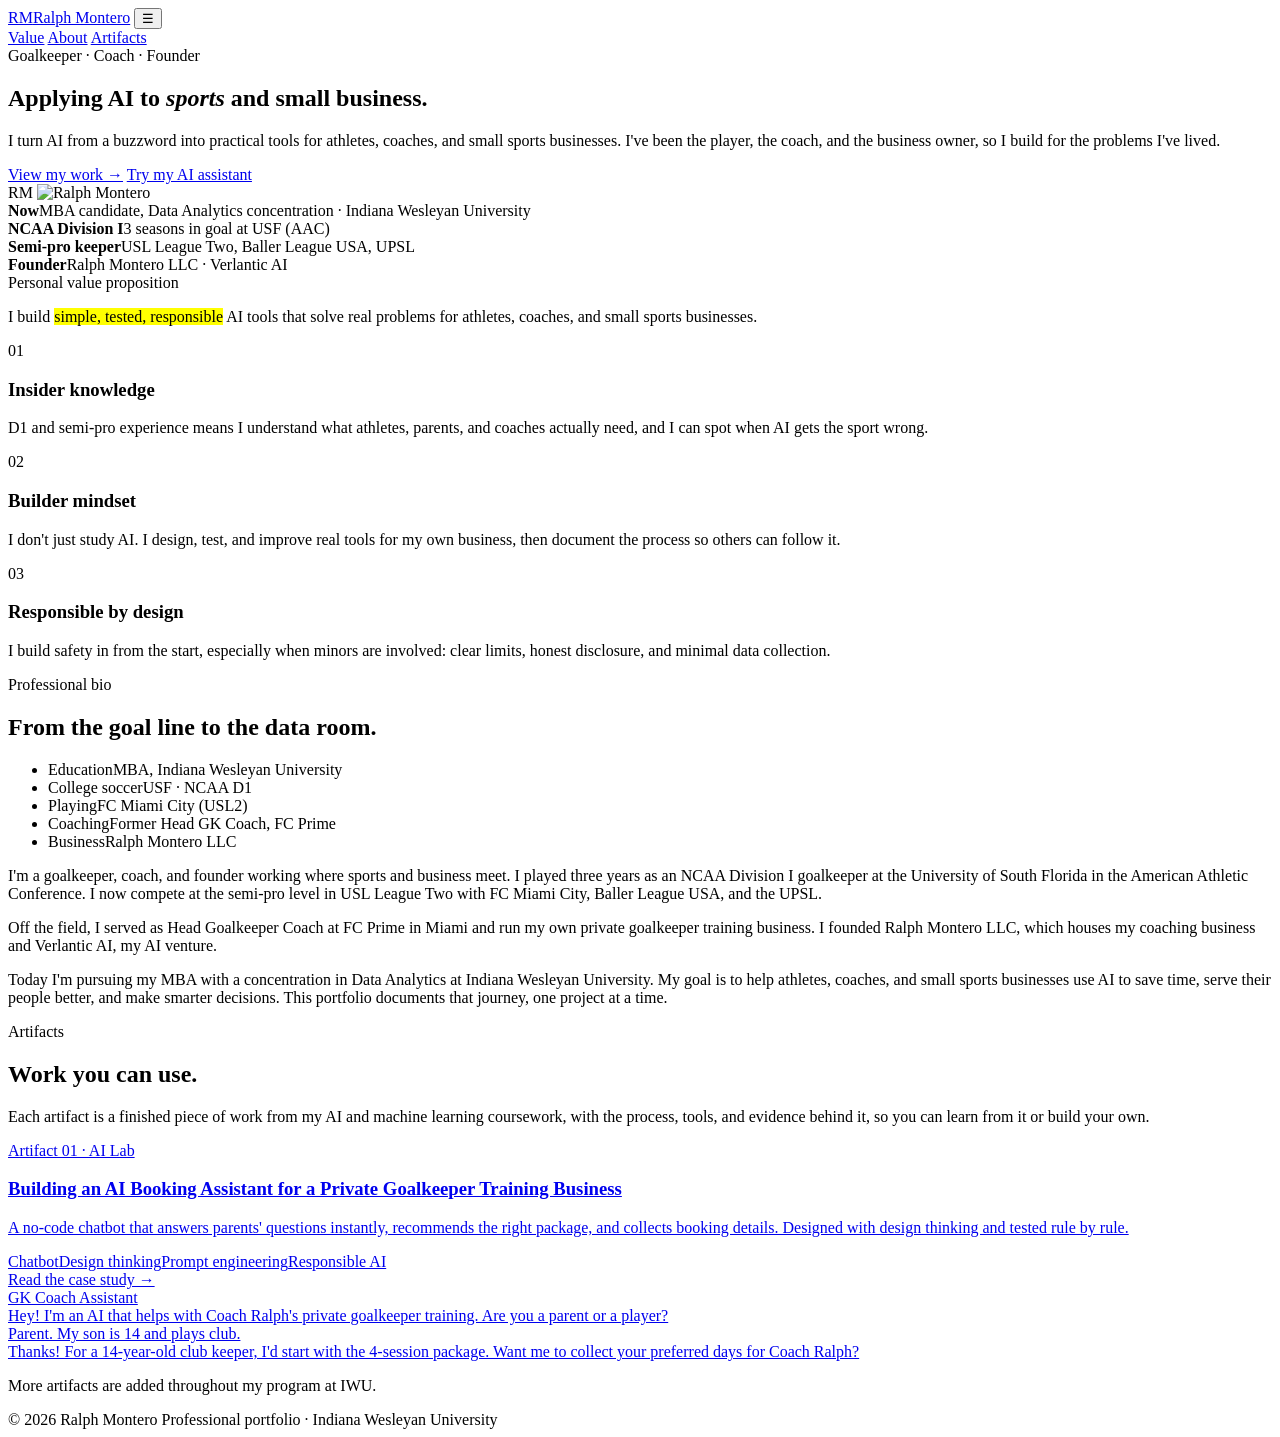
==== index.html @ f3245b8a "Add files via upload" ====
<!doctype html>
<html lang="en">
<head>
  <meta charset="utf-8">
  <meta name="viewport" content="width=device-width, initial-scale=1">
  <title>Ralph Montero | AI for Sports &amp; Business</title>
  <meta name="description" content="Ralph Montero: goalkeeper, coach, and founder applying AI to sports and small business. Professional portfolio from my graduate program at Indiana Wesleyan University.">
  <meta property="og:title" content="Ralph Montero | AI for Sports & Business">
  <meta property="og:description" content="Goalkeeper, coach, and founder applying AI to sports and small business.">
  <link rel="icon" href="assets/img/favicon.svg" type="image/svg+xml">
  <link rel="preconnect" href="https://fonts.googleapis.com">
  <link rel="preconnect" href="https://fonts.gstatic.com" crossorigin>
  <link href="https://fonts.googleapis.com/css2?family=Inter:wght@400;500;600;700&family=Space+Grotesk:wght@500;600;700&display=swap" rel="stylesheet">
  <link rel="stylesheet" href="assets/css/style.css">
</head>
<body>

<header class="site-header">
  <div class="wrap">
    <a class="brand" href="index.html"><span class="brand-mark">RM</span>Ralph Montero</a>
    <button class="nav-toggle" aria-label="Open menu" aria-expanded="false">&#9776;</button>
    <nav class="nav">
      <a href="#value">Value</a>
      <a href="#about">About</a>
      <a href="#artifacts">Artifacts</a>
    </nav>
  </div>
</header>

<main>
  <!-- HERO -->
  <section class="hero">
    <div class="wrap">
      <div class="hero-grid">
        <div>
          <span class="eyebrow">Goalkeeper &middot; Coach &middot; Founder</span>
          <h1>Applying AI to <em>sports</em> and small business.</h1>
          <p class="lead">I turn AI from a buzzword into practical tools for athletes, coaches, and small sports businesses. I've been the player, the coach, and the business owner, so I build for the problems I've lived.</p>
          <div class="btn-row">
            <a class="btn btn-primary" href="#artifacts">View my work &rarr;</a>
            <a class="btn btn-ghost" href="artifacts/gk-coach-assistant.html#live-demo">Try my AI assistant</a>
          </div>
        </div>
        <div class="portrait">
          <span class="initials">RM</span>
          <!-- Add your photo as assets/img/headshot.jpg -->
          <img src="assets/img/headshot.jpg" alt="Ralph Montero">
          <div class="portrait-tag"><strong>Now</strong>MBA candidate, Data Analytics concentration &middot; Indiana Wesleyan University</div>
        </div>
      </div>

      <div class="creds">
        <div><b>NCAA Division I</b><span>3 seasons in goal at USF (AAC)</span></div>
        <div><b>Semi-pro keeper</b><span>USL League Two, Baller League USA, UPSL</span></div>
        <div><b>Founder</b><span>Ralph Montero LLC &middot; Verlantic AI</span></div>
      </div>
    </div>
  </section>

  <!-- VALUE PROPOSITION -->
  <section class="section" id="value">
    <div class="wrap">
      <span class="eyebrow">Personal value proposition</span>
      <p class="value-statement">I build <mark>simple, tested, responsible</mark> AI tools that solve real problems for athletes, coaches, and small sports businesses.</p>
      <div class="cards-3">
        <div class="card">
          <div class="num">01</div>
          <h3>Insider knowledge</h3>
          <p>D1 and semi-pro experience means I understand what athletes, parents, and coaches actually need, and I can spot when AI gets the sport wrong.</p>
        </div>
        <div class="card">
          <div class="num">02</div>
          <h3>Builder mindset</h3>
          <p>I don't just study AI. I design, test, and improve real tools for my own business, then document the process so others can follow it.</p>
        </div>
        <div class="card">
          <div class="num">03</div>
          <h3>Responsible by design</h3>
          <p>I build safety in from the start, especially when minors are involved: clear limits, honest disclosure, and minimal data collection.</p>
        </div>
      </div>
    </div>
  </section>

  <!-- BIO -->
  <section class="section" id="about">
    <div class="wrap bio-grid">
      <div>
        <span class="eyebrow">Professional bio</span>
        <h2>From the goal line to the data room.</h2>
        <ul class="bio-facts">
          <li><span>Education</span><span>MBA, Indiana Wesleyan University</span></li>
          <li><span>College soccer</span><span>USF &middot; NCAA D1</span></li>
          <li><span>Playing</span><span>FC Miami City (USL2)</span></li>
          <li><span>Coaching</span><span>Former Head GK Coach, FC Prime</span></li>
          <li><span>Business</span><span>Ralph Montero LLC</span></li>
        </ul>
      </div>
      <div class="bio-text">
        <p>I'm a goalkeeper, coach, and founder working where sports and business meet. I played three years as an NCAA Division I goalkeeper at the University of South Florida in the American Athletic Conference. I now compete at the semi-pro level in USL League Two with FC Miami City, Baller League USA, and the UPSL.</p>
        <p>Off the field, I served as Head Goalkeeper Coach at FC Prime in Miami and run my own private goalkeeper training business. I founded Ralph Montero LLC, which houses my coaching business and Verlantic AI, my AI venture.</p>
        <p>Today I'm pursuing my MBA with a concentration in Data Analytics at Indiana Wesleyan University. My goal is to help athletes, coaches, and small sports businesses use AI to save time, serve their people better, and make smarter decisions. This portfolio documents that journey, one project at a time.</p>
      </div>
    </div>
  </section>

  <!-- ARTIFACTS -->
  <section class="section" id="artifacts">
    <div class="wrap">
      <div class="section-head">
        <span class="eyebrow">Artifacts</span>
        <h2>Work you can use.</h2>
        <p>Each artifact is a finished piece of work from my AI and machine learning coursework, with the process, tools, and evidence behind it, so you can learn from it or build your own.</p>
      </div>

      <a class="card artifact-card" href="artifacts/gk-coach-assistant.html">
        <div class="body">
          <span class="eyebrow">Artifact 01 &middot; AI Lab</span>
          <h3>Building an AI Booking Assistant for a Private Goalkeeper Training Business</h3>
          <p>A no-code chatbot that answers parents' questions instantly, recommends the right package, and collects booking details. Designed with design thinking and tested rule by rule.</p>
          <div class="tags">
            <span class="tag">Chatbot</span><span class="tag">Design thinking</span><span class="tag">Prompt engineering</span><span class="tag">Responsible AI</span>
          </div>
          <span class="link-arrow">Read the case study &rarr;</span>
        </div>
        <div class="chat-visual" aria-hidden="true">
          <div><div class="bubble-label">GK Coach Assistant</div><div class="bubble bot">Hey! I'm an AI that helps with Coach Ralph's private goalkeeper training. Are you a parent or a player?</div></div>
          <div class="bubble user">Parent. My son is 14 and plays club.</div>
          <div class="bubble bot">Thanks! For a 14-year-old club keeper, I'd start with the 4-session package. Want me to collect your preferred days for Coach Ralph?</div>
        </div>
      </a>
      <p class="more-note">More artifacts are added throughout my program at IWU.</p>
    </div>
  </section>
</main>

<footer class="site-footer">
  <div class="wrap">
    <span>&copy; <span data-year>2026</span> Ralph Montero</span>
    <span>Professional portfolio &middot; Indiana Wesleyan University</span>
  </div>
</footer>

<script src="assets/js/main.js"></script>
</body>
</html>
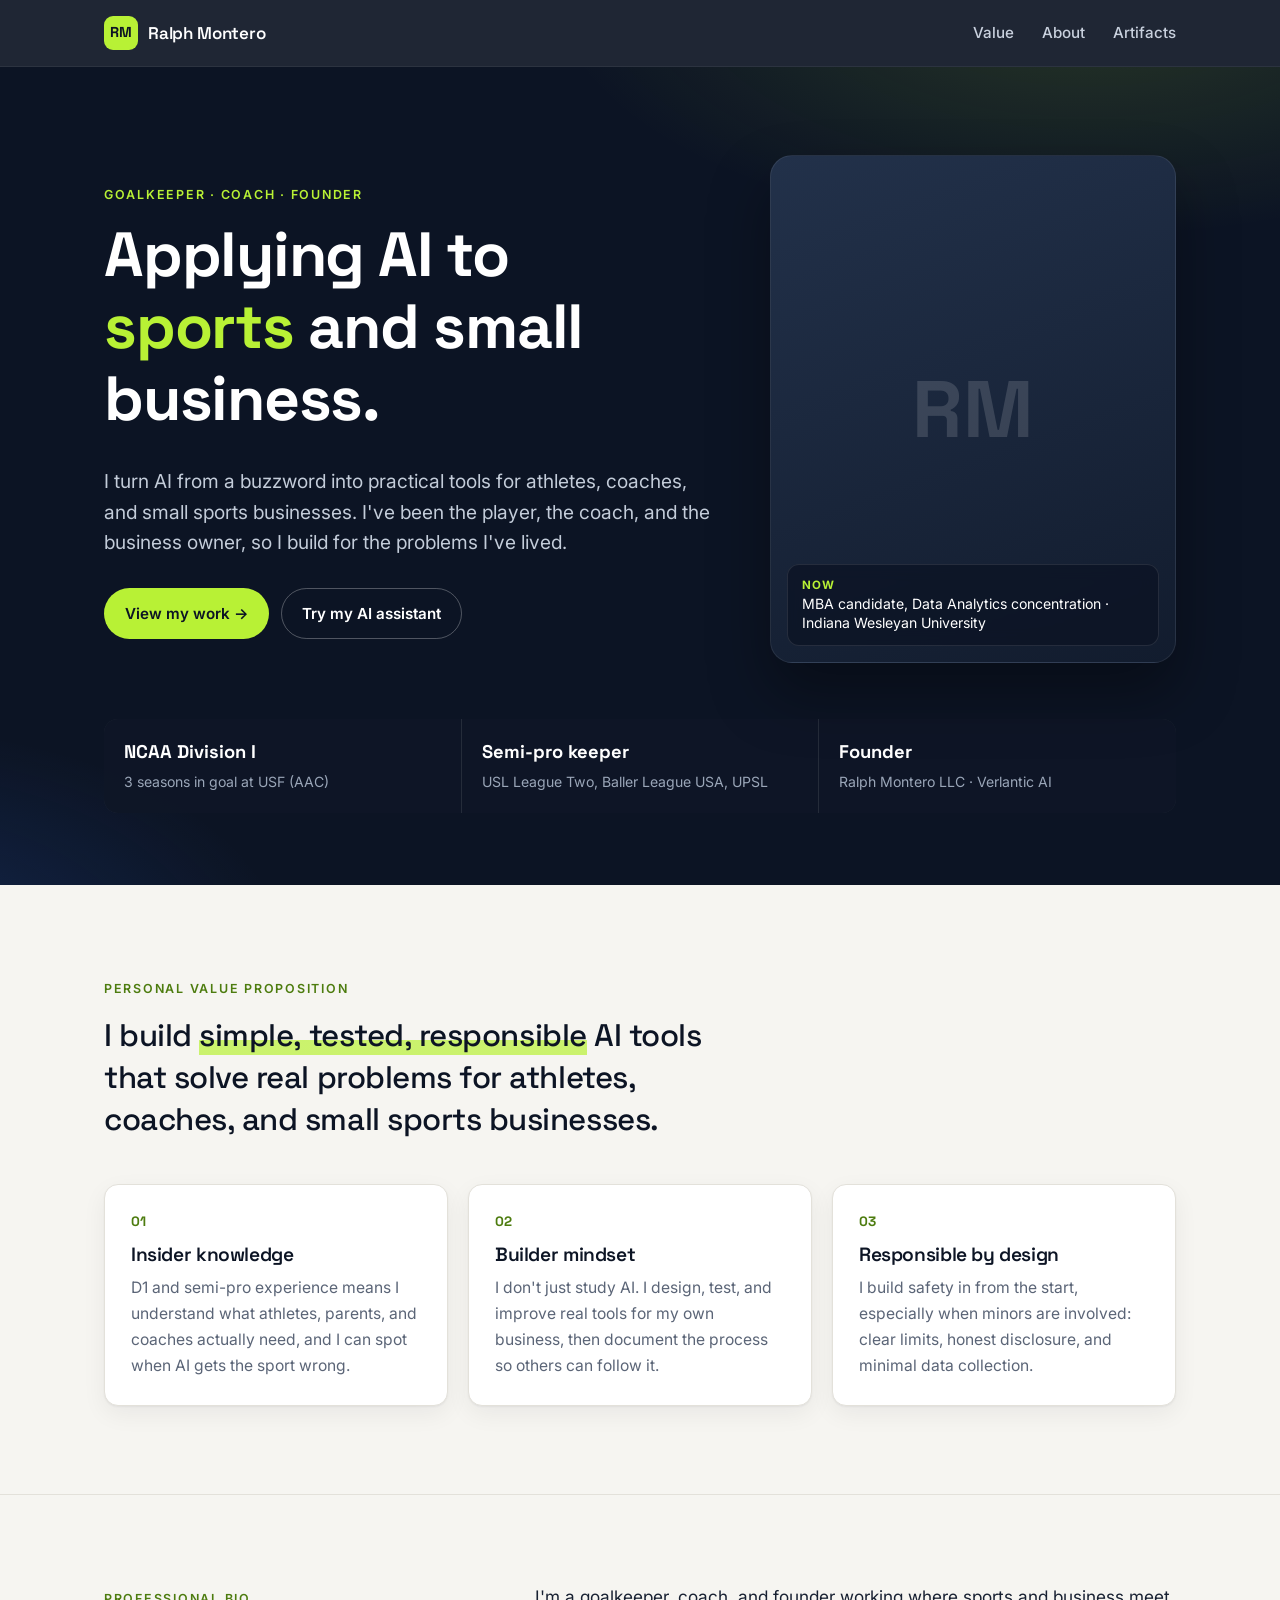
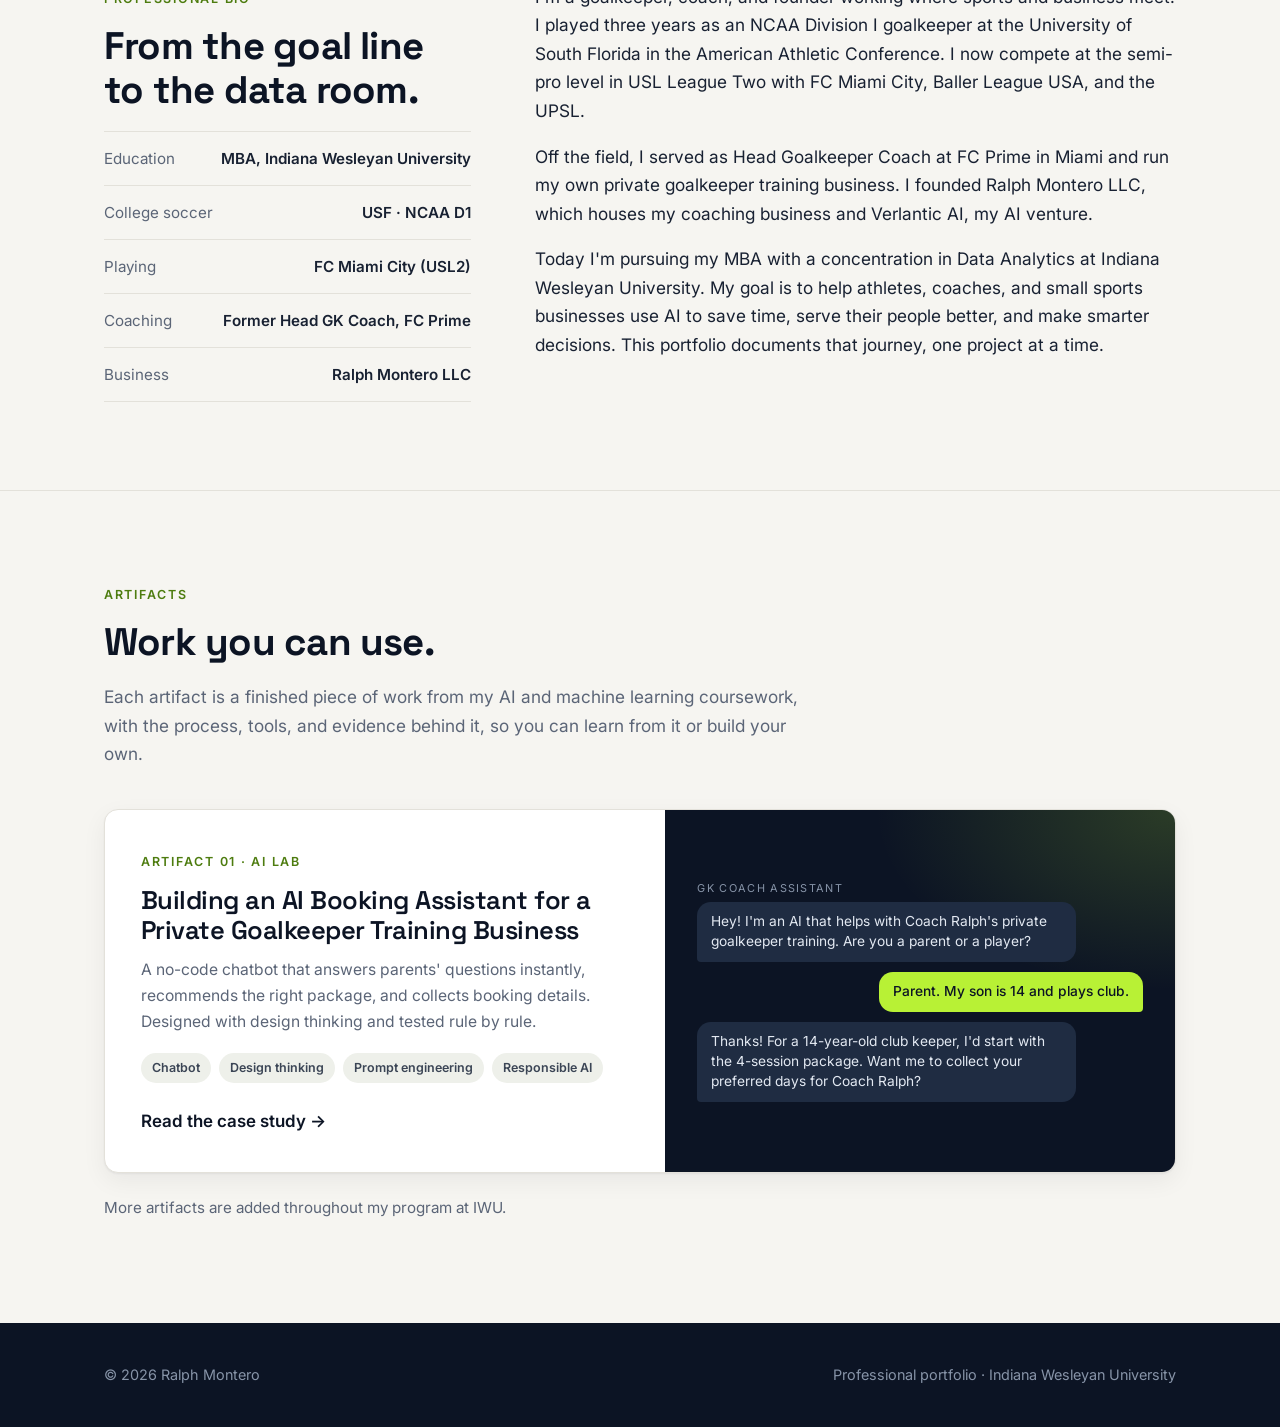
==== commit d498523c: "Add files via upload" ====
--- a/index.html
+++ b/index.html
@@ -7,11 +7,11 @@
   <meta name="description" content="Ralph Montero: goalkeeper, coach, and founder applying AI to sports and small business. Professional portfolio from my graduate program at Indiana Wesleyan University.">
   <meta property="og:title" content="Ralph Montero | AI for Sports & Business">
   <meta property="og:description" content="Goalkeeper, coach, and founder applying AI to sports and small business.">
-  <link rel="icon" href="assets/img/favicon.svg" type="image/svg+xml">
+  <link rel="icon" href="favicon.svg" type="image/svg+xml">
   <link rel="preconnect" href="https://fonts.googleapis.com">
   <link rel="preconnect" href="https://fonts.gstatic.com" crossorigin>
   <link href="https://fonts.googleapis.com/css2?family=Inter:wght@400;500;600;700&family=Space+Grotesk:wght@500;600;700&display=swap" rel="stylesheet">
-  <link rel="stylesheet" href="assets/css/style.css">
+  <link rel="stylesheet" href="style.css">
 </head>
 <body>
 
@@ -38,13 +38,13 @@
           <p class="lead">I turn AI from a buzzword into practical tools for athletes, coaches, and small sports businesses. I've been the player, the coach, and the business owner, so I build for the problems I've lived.</p>
           <div class="btn-row">
             <a class="btn btn-primary" href="#artifacts">View my work &rarr;</a>
-            <a class="btn btn-ghost" href="artifacts/gk-coach-assistant.html#live-demo">Try my AI assistant</a>
+            <a class="btn btn-ghost" href="gk-coach-assistant.html#live-demo">Try my AI assistant</a>
           </div>
         </div>
         <div class="portrait">
           <span class="initials">RM</span>
-          <!-- Add your photo as assets/img/headshot.jpg -->
-          <img src="assets/img/headshot.jpg" alt="Ralph Montero">
+          <!-- Add your photo as headshot.jpg -->
+          <img src="headshot.jpg" alt="Ralph Montero">
           <div class="portrait-tag"><strong>Now</strong>MBA candidate, Data Analytics concentration &middot; Indiana Wesleyan University</div>
         </div>
       </div>
@@ -113,7 +113,7 @@
         <p>Each artifact is a finished piece of work from my AI and machine learning coursework, with the process, tools, and evidence behind it, so you can learn from it or build your own.</p>
       </div>
 
-      <a class="card artifact-card" href="artifacts/gk-coach-assistant.html">
+      <a class="card artifact-card" href="gk-coach-assistant.html">
         <div class="body">
           <span class="eyebrow">Artifact 01 &middot; AI Lab</span>
           <h3>Building an AI Booking Assistant for a Private Goalkeeper Training Business</h3>
@@ -141,6 +141,6 @@
   </div>
 </footer>
 
-<script src="assets/js/main.js"></script>
+<script src="main.js"></script>
 </body>
 </html>
--- a/style.css
+++ b/style.css
@@ -0,0 +1,298 @@
+/* Ralph Montero — portfolio styles */
+:root {
+  --ink: #0c1424;
+  --ink-2: #1b2638;
+  --paper: #f6f5f1;
+  --card: #ffffff;
+  --text: #182132;
+  --muted: #5b6577;
+  --line: #e3e1da;
+  --accent: #b8f135;      /* glove volt */
+  --accent-ink: #4d7c0f;  /* readable volt on light */
+  --blue: #2f6fec;
+  --radius: 14px;
+  --max: 1120px;
+  --shadow: 0 1px 2px rgba(12,20,36,.05), 0 8px 24px rgba(12,20,36,.06);
+}
+
+* { box-sizing: border-box; }
+html { scroll-behavior: smooth; scroll-padding-top: 84px; }
+body {
+  margin: 0;
+  font-family: "Inter", system-ui, -apple-system, "Segoe UI", sans-serif;
+  font-size: 17px;
+  line-height: 1.65;
+  color: var(--text);
+  background: var(--paper);
+  -webkit-font-smoothing: antialiased;
+}
+img { max-width: 100%; display: block; }
+a { color: var(--blue); text-underline-offset: 3px; }
+h1, h2, h3, h4 {
+  font-family: "Space Grotesk", "Inter", sans-serif;
+  line-height: 1.15;
+  letter-spacing: -0.02em;
+  margin: 0 0 .5em;
+  color: var(--ink);
+}
+h1 { font-size: clamp(2.3rem, 5.4vw, 3.9rem); font-weight: 700; }
+h2 { font-size: clamp(1.7rem, 3.2vw, 2.4rem); font-weight: 700; }
+h3 { font-size: 1.2rem; font-weight: 600; }
+p { margin: 0 0 1em; }
+.wrap { max-width: var(--max); margin: 0 auto; padding: 0 24px; }
+
+/* ---------- header ---------- */
+.site-header {
+  position: sticky; top: 0; z-index: 50;
+  background: rgba(12,20,36,.92);
+  backdrop-filter: saturate(140%) blur(10px);
+  border-bottom: 1px solid rgba(255,255,255,.06);
+}
+.site-header .wrap { display: flex; align-items: center; justify-content: space-between; height: 66px; }
+.brand { display: flex; align-items: center; gap: 10px; color: #fff; text-decoration: none; font-family: "Space Grotesk", sans-serif; font-weight: 600; letter-spacing: -.01em; }
+.brand-mark {
+  width: 34px; height: 34px; border-radius: 9px;
+  background: var(--accent); color: var(--ink);
+  display: grid; place-items: center; font-weight: 700; font-size: .9rem;
+}
+.nav { display: flex; gap: 28px; }
+.nav a { color: #c9d1de; text-decoration: none; font-size: .95rem; font-weight: 500; }
+.nav a:hover, .nav a[aria-current="page"] { color: #fff; }
+.nav-toggle { display: none; background: none; border: 0; color: #fff; font-size: 1.5rem; cursor: pointer; }
+
+/* ---------- buttons ---------- */
+.btn {
+  display: inline-flex; align-items: center; gap: 8px;
+  padding: 12px 20px; border-radius: 999px;
+  font-weight: 600; font-size: .95rem; text-decoration: none;
+  border: 1.5px solid transparent; transition: transform .15s ease, background .15s ease;
+}
+.btn:hover { transform: translateY(-1px); }
+.btn-primary { background: var(--accent); color: var(--ink); }
+.btn-ghost { border-color: rgba(255,255,255,.28); color: #fff; }
+.btn-ghost:hover { background: rgba(255,255,255,.08); }
+.btn-dark { background: var(--ink); color: #fff; }
+.btn-outline { border-color: var(--ink); color: var(--ink); }
+.btn-row { display: flex; flex-wrap: wrap; gap: 12px; }
+
+/* ---------- hero ---------- */
+.hero {
+  background:
+    radial-gradient(900px 420px at 85% -10%, rgba(184,241,53,.16), transparent 60%),
+    radial-gradient(700px 400px at -10% 110%, rgba(47,111,236,.22), transparent 60%),
+    var(--ink);
+  color: #dbe2ec;
+  padding: 88px 0 72px;
+  overflow: hidden;
+}
+.hero h1 { color: #fff; max-width: 14ch; }
+.hero h1 em { font-style: normal; color: var(--accent); }
+.hero-grid { display: grid; grid-template-columns: 1.35fr .9fr; gap: 56px; align-items: center; }
+.eyebrow {
+  display: inline-block; font-size: .78rem; font-weight: 600; letter-spacing: .14em; text-transform: uppercase;
+  color: var(--accent-ink); margin-bottom: 14px;
+}
+.hero .eyebrow { color: var(--accent); }
+.lead { font-size: 1.2rem; line-height: 1.6; max-width: 56ch; }
+.hero .lead { color: #c3ccd9; margin-bottom: 30px; }
+
+.portrait {
+  position: relative; aspect-ratio: 4/5; border-radius: 22px; overflow: hidden;
+  background: linear-gradient(160deg, #22314a, #121c2e);
+  border: 1px solid rgba(255,255,255,.08);
+  box-shadow: 0 30px 60px rgba(0,0,0,.35);
+}
+.portrait img { width: 100%; height: 100%; object-fit: cover; }
+.portrait .initials {
+  position: absolute; inset: 0; display: grid; place-items: center;
+  font-family: "Space Grotesk", sans-serif; font-size: 5rem; font-weight: 700; color: rgba(255,255,255,.14);
+}
+.portrait-tag {
+  position: absolute; left: 16px; bottom: 16px; right: 16px;
+  background: rgba(12,20,36,.78); backdrop-filter: blur(8px);
+  border: 1px solid rgba(255,255,255,.1); border-radius: 12px;
+  padding: 12px 14px; color: #fff; font-size: .88rem; line-height: 1.4;
+}
+.portrait-tag strong { color: var(--accent); display: block; font-size: .72rem; letter-spacing: .12em; text-transform: uppercase; }
+
+.creds { display: grid; grid-template-columns: repeat(3, 1fr); gap: 1px; margin-top: 56px; background: rgba(255,255,255,.1); border-radius: var(--radius); overflow: hidden; }
+.creds div { background: rgba(12,20,36,.92); padding: 18px 20px; }
+.creds b { display: block; color: #fff; font-family: "Space Grotesk", sans-serif; font-size: 1.15rem; }
+.creds span { font-size: .88rem; color: #9aa6b8; }
+
+/* ---------- sections ---------- */
+.section { padding: 88px 0; }
+.section + .section { border-top: 1px solid var(--line); }
+.section-head { max-width: 720px; margin-bottom: 40px; }
+.section-head p { color: var(--muted); font-size: 1.08rem; }
+
+.value-statement {
+  font-family: "Space Grotesk", sans-serif; font-size: clamp(1.4rem, 2.6vw, 1.95rem);
+  line-height: 1.35; font-weight: 500; color: var(--ink); max-width: 30ch; margin-bottom: 44px; letter-spacing: -.015em;
+}
+.value-statement mark { background: linear-gradient(transparent 62%, rgba(184,241,53,.7) 62%); color: inherit; }
+.cards-3 { display: grid; grid-template-columns: repeat(3, 1fr); gap: 20px; }
+.card {
+  background: var(--card); border: 1px solid var(--line); border-radius: var(--radius);
+  padding: 26px; box-shadow: var(--shadow);
+}
+.card .num { font-family: "Space Grotesk", sans-serif; font-size: .85rem; color: var(--accent-ink); font-weight: 700; margin-bottom: 10px; }
+.card p { color: var(--muted); margin: 0; font-size: .98rem; }
+
+.bio-grid { display: grid; grid-template-columns: .8fr 1.4fr; gap: 64px; align-items: start; }
+.bio-facts { list-style: none; padding: 0; margin: 0; border-top: 1px solid var(--line); }
+.bio-facts li { display: flex; justify-content: space-between; gap: 16px; padding: 14px 0; border-bottom: 1px solid var(--line); font-size: .95rem; }
+.bio-facts li span:first-child { color: var(--muted); }
+.bio-facts li span:last-child { font-weight: 600; text-align: right; }
+.bio-text p { font-size: 1.08rem; }
+
+/* artifact cards */
+.artifact-card {
+  display: grid; grid-template-columns: 1.1fr 1fr; overflow: hidden; padding: 0;
+  text-decoration: none; color: inherit; transition: transform .2s ease, box-shadow .2s ease;
+}
+.artifact-card:hover { transform: translateY(-3px); box-shadow: 0 2px 4px rgba(12,20,36,.06), 0 18px 40px rgba(12,20,36,.12); }
+.artifact-card .body { padding: 36px; }
+.artifact-card h3 { font-size: 1.6rem; margin-bottom: 12px; }
+.artifact-card p { color: var(--muted); }
+.tags { display: flex; flex-wrap: wrap; gap: 8px; margin: 18px 0 24px; }
+.tag { font-size: .78rem; font-weight: 600; padding: 5px 11px; border-radius: 999px; background: #eef0ea; color: #3b4555; }
+.link-arrow { font-weight: 600; color: var(--ink); }
+.artifact-card:hover .link-arrow { color: var(--accent-ink); }
+.more-note { margin-top: 22px; color: var(--muted); font-size: .95rem; }
+
+/* chat illustration */
+.chat-visual {
+  background: radial-gradient(500px 300px at 100% 0%, rgba(184,241,53,.18), transparent 60%), var(--ink);
+  padding: 32px; display: flex; flex-direction: column; justify-content: center; gap: 10px;
+}
+.bubble { max-width: 85%; padding: 10px 14px; border-radius: 14px; font-size: .86rem; line-height: 1.45; }
+.bubble.bot { background: #1f2c42; color: #e3e9f2; border-bottom-left-radius: 4px; }
+.bubble.user { background: var(--accent); color: var(--ink); align-self: flex-end; border-bottom-right-radius: 4px; font-weight: 500; }
+.bubble-label { font-size: .68rem; letter-spacing: .12em; text-transform: uppercase; color: #8794a8; margin-bottom: 4px; }
+
+/* ---------- artifact page ---------- */
+.page-hero { padding: 64px 0 56px; }
+.page-hero h1 { font-size: clamp(2rem, 4.4vw, 3.2rem); max-width: 22ch; }
+.crumb { display: inline-block; color: #9aa6b8; text-decoration: none; font-size: .9rem; margin-bottom: 26px; }
+.crumb:hover { color: #fff; }
+.meta { display: grid; grid-template-columns: repeat(4, auto); justify-content: start; gap: 12px 40px; margin: 28px 0 32px; }
+.meta div { font-size: .9rem; }
+.meta dt { color: #8794a8; font-size: .72rem; letter-spacing: .12em; text-transform: uppercase; margin-bottom: 2px; }
+.meta dd { margin: 0; color: #fff; font-weight: 500; }
+
+.stats { display: grid; grid-template-columns: repeat(4, 1fr); gap: 16px; margin-top: -36px; position: relative; z-index: 2; }
+.stat { background: var(--card); border: 1px solid var(--line); border-radius: var(--radius); padding: 22px; box-shadow: var(--shadow); }
+.stat b { display: block; font-family: "Space Grotesk", sans-serif; font-size: 2rem; color: var(--ink); line-height: 1.1; letter-spacing: -.02em; }
+.stat span { color: var(--muted); font-size: .9rem; }
+
+.doc-layout { display: grid; grid-template-columns: 210px minmax(0, 1fr); gap: 64px; padding: 72px 0 96px; }
+.toc { position: sticky; top: 96px; align-self: start; font-size: .9rem; }
+.toc p { font-size: .72rem; letter-spacing: .12em; text-transform: uppercase; color: var(--muted); font-weight: 600; margin-bottom: 10px; }
+.toc ol { list-style: none; padding: 0; margin: 0; border-left: 2px solid var(--line); }
+.toc a { display: block; padding: 6px 0 6px 16px; margin-left: -2px; color: var(--muted); text-decoration: none; border-left: 2px solid transparent; }
+.toc a:hover, .toc a.active { color: var(--ink); border-left-color: var(--accent-ink); }
+
+.doc section { margin-bottom: 72px; }
+.doc section:last-child { margin-bottom: 0; }
+.doc h2 { font-size: 1.75rem; margin-bottom: 18px; }
+.doc .sec-label { font-size: .75rem; letter-spacing: .14em; text-transform: uppercase; color: var(--accent-ink); font-weight: 700; margin-bottom: 6px; }
+.doc ul { padding-left: 1.2em; }
+.doc li { margin-bottom: .5em; }
+
+.callout { border-left: 4px solid var(--accent-ink); background: #fff; padding: 18px 22px; border-radius: 0 var(--radius) var(--radius) 0; font-family: "Space Grotesk", sans-serif; font-size: 1.15rem; color: var(--ink); margin: 20px 0; }
+
+.steps { list-style: none; padding: 0 !important; margin: 0; counter-reset: s; }
+.steps li { position: relative; padding: 0 0 26px 64px; margin: 0 !important; }
+.steps li::before {
+  counter-increment: s; content: counter(s);
+  position: absolute; left: 0; top: 0; width: 40px; height: 40px; border-radius: 50%;
+  background: var(--ink); color: var(--accent); display: grid; place-items: center;
+  font-family: "Space Grotesk", sans-serif; font-weight: 700;
+}
+.steps li::after { content: ""; position: absolute; left: 19px; top: 44px; bottom: 4px; width: 2px; background: var(--line); }
+.steps li:last-child::after { display: none; }
+.steps h4 { font-size: 1.08rem; margin: 6px 0 4px; }
+.steps h4 small { font-family: "Inter", sans-serif; font-weight: 600; font-size: .72rem; letter-spacing: .1em; text-transform: uppercase; color: var(--accent-ink); margin-left: 8px; }
+.steps p { color: var(--muted); margin: 0; }
+
+.table-wrap { overflow-x: auto; border: 1px solid var(--line); border-radius: var(--radius); background: #fff; margin: 18px 0; }
+table { width: 100%; border-collapse: collapse; font-size: .92rem; }
+th, td { text-align: left; padding: 12px 16px; border-bottom: 1px solid var(--line); vertical-align: top; }
+th { background: #f1f0eb; font-size: .76rem; letter-spacing: .08em; text-transform: uppercase; color: var(--muted); font-weight: 600; }
+tr:last-child td { border-bottom: 0; }
+.pill { display: inline-block; font-size: .76rem; font-weight: 700; padding: 3px 10px; border-radius: 999px; white-space: nowrap; }
+.pill.pass { background: #e6f6d5; color: #3f6212; }
+.pill.partial { background: #fdf0d3; color: #8a5a00; }
+
+.gallery { display: grid; grid-template-columns: repeat(3, 1fr); gap: 16px; margin-top: 18px; }
+.gallery figure { margin: 0; background: #fff; border: 1px solid var(--line); border-radius: var(--radius); overflow: hidden; }
+.gallery img { width: 100%; aspect-ratio: 3/4; object-fit: cover; object-position: top; cursor: zoom-in; }
+.gallery figcaption { padding: 10px 14px; font-size: .84rem; color: var(--muted); }
+
+.demo { display: grid; grid-template-columns: 1fr 380px; gap: 32px; align-items: start; }
+.demo-frame { border-radius: 22px; overflow: hidden; border: 8px solid var(--ink); background: #fff; height: 620px; box-shadow: var(--shadow); }
+.demo-frame iframe { width: 100%; height: 100%; border: 0; }
+.note { font-size: .88rem; color: var(--muted); background: #efeee8; border-radius: 10px; padding: 12px 14px; }
+
+.pdf-frame { width: 100%; height: 720px; border: 1px solid var(--line); border-radius: var(--radius); background: #fff; margin-top: 18px; }
+
+.tool-list { display: grid; grid-template-columns: repeat(2, 1fr); gap: 14px; padding: 0 !important; list-style: none; }
+.tool-list li { background: #fff; border: 1px solid var(--line); border-radius: 12px; padding: 16px 18px; margin: 0 !important; }
+.tool-list b { display: block; color: var(--ink); }
+.tool-list span { color: var(--muted); font-size: .92rem; }
+
+.value-grid { display: grid; grid-template-columns: 1fr 1fr; gap: 20px; }
+.value-grid .card h3 { margin-bottom: 10px; }
+.value-grid .card p { color: var(--text); }
+
+.howto { background: var(--ink); color: #c9d1de; border-radius: 18px; padding: 32px; margin-top: 24px; }
+.howto h3 { color: #fff; }
+.howto ol { margin: 0; padding-left: 1.2em; }
+.howto li { margin-bottom: .6em; }
+.howto b { color: var(--accent); }
+
+.refs { font-size: .93rem; }
+.refs li { padding-left: 2em; text-indent: -2em; list-style: none; margin-bottom: .9em; word-break: break-word; }
+.doc ul.refs { padding-left: 0; }
+
+/* lightbox */
+.lightbox { position: fixed; inset: 0; background: rgba(8,12,22,.9); display: none; place-items: center; z-index: 100; padding: 24px; cursor: zoom-out; }
+.lightbox.open { display: grid; }
+.lightbox img { max-height: 90vh; border-radius: 10px; }
+
+/* ---------- footer ---------- */
+.site-footer { background: var(--ink); color: #8794a8; padding: 40px 0; font-size: .9rem; }
+.site-footer .wrap { display: flex; justify-content: space-between; flex-wrap: wrap; gap: 12px; }
+.site-footer a { color: #c9d1de; }
+
+/* ---------- responsive ---------- */
+@media (max-width: 960px) {
+  .hero-grid, .bio-grid, .artifact-card, .demo { grid-template-columns: 1fr; }
+  .hero-grid { gap: 40px; }
+  .portrait { max-width: 360px; }
+  .cards-3 { grid-template-columns: 1fr; }
+  .doc-layout { grid-template-columns: minmax(0, 1fr); gap: 0; }
+  .toc { display: none; }
+  .stats { grid-template-columns: repeat(2, 1fr); }
+  .meta { grid-template-columns: repeat(2, auto); }
+  .gallery { grid-template-columns: repeat(2, 1fr); }
+}
+@media (max-width: 720px) {
+  body { font-size: 16px; }
+  .wrap { padding: 0 16px; }
+  .nav { display: none; position: absolute; top: 66px; left: 0; right: 0; flex-direction: column; gap: 0; background: var(--ink); padding: 8px 16px 16px; }
+  .nav.open { display: flex; }
+  .nav a { padding: 12px 0; border-bottom: 1px solid rgba(255,255,255,.06); }
+  .nav-toggle { display: block; }
+  .hero { padding: 56px 0 48px; }
+  .creds { grid-template-columns: 1fr; margin-top: 40px; }
+  .section { padding: 64px 0; }
+  .artifact-card .body { padding: 24px; }
+  .tool-list, .value-grid { grid-template-columns: 1fr; }
+  .gallery { grid-template-columns: 1fr; }
+  .demo-frame { height: 560px; }
+  .pdf-frame { display: none; }
+  .meta { grid-template-columns: 1fr 1fr; gap: 12px 20px; }
+}
+.doc { min-width: 0; }
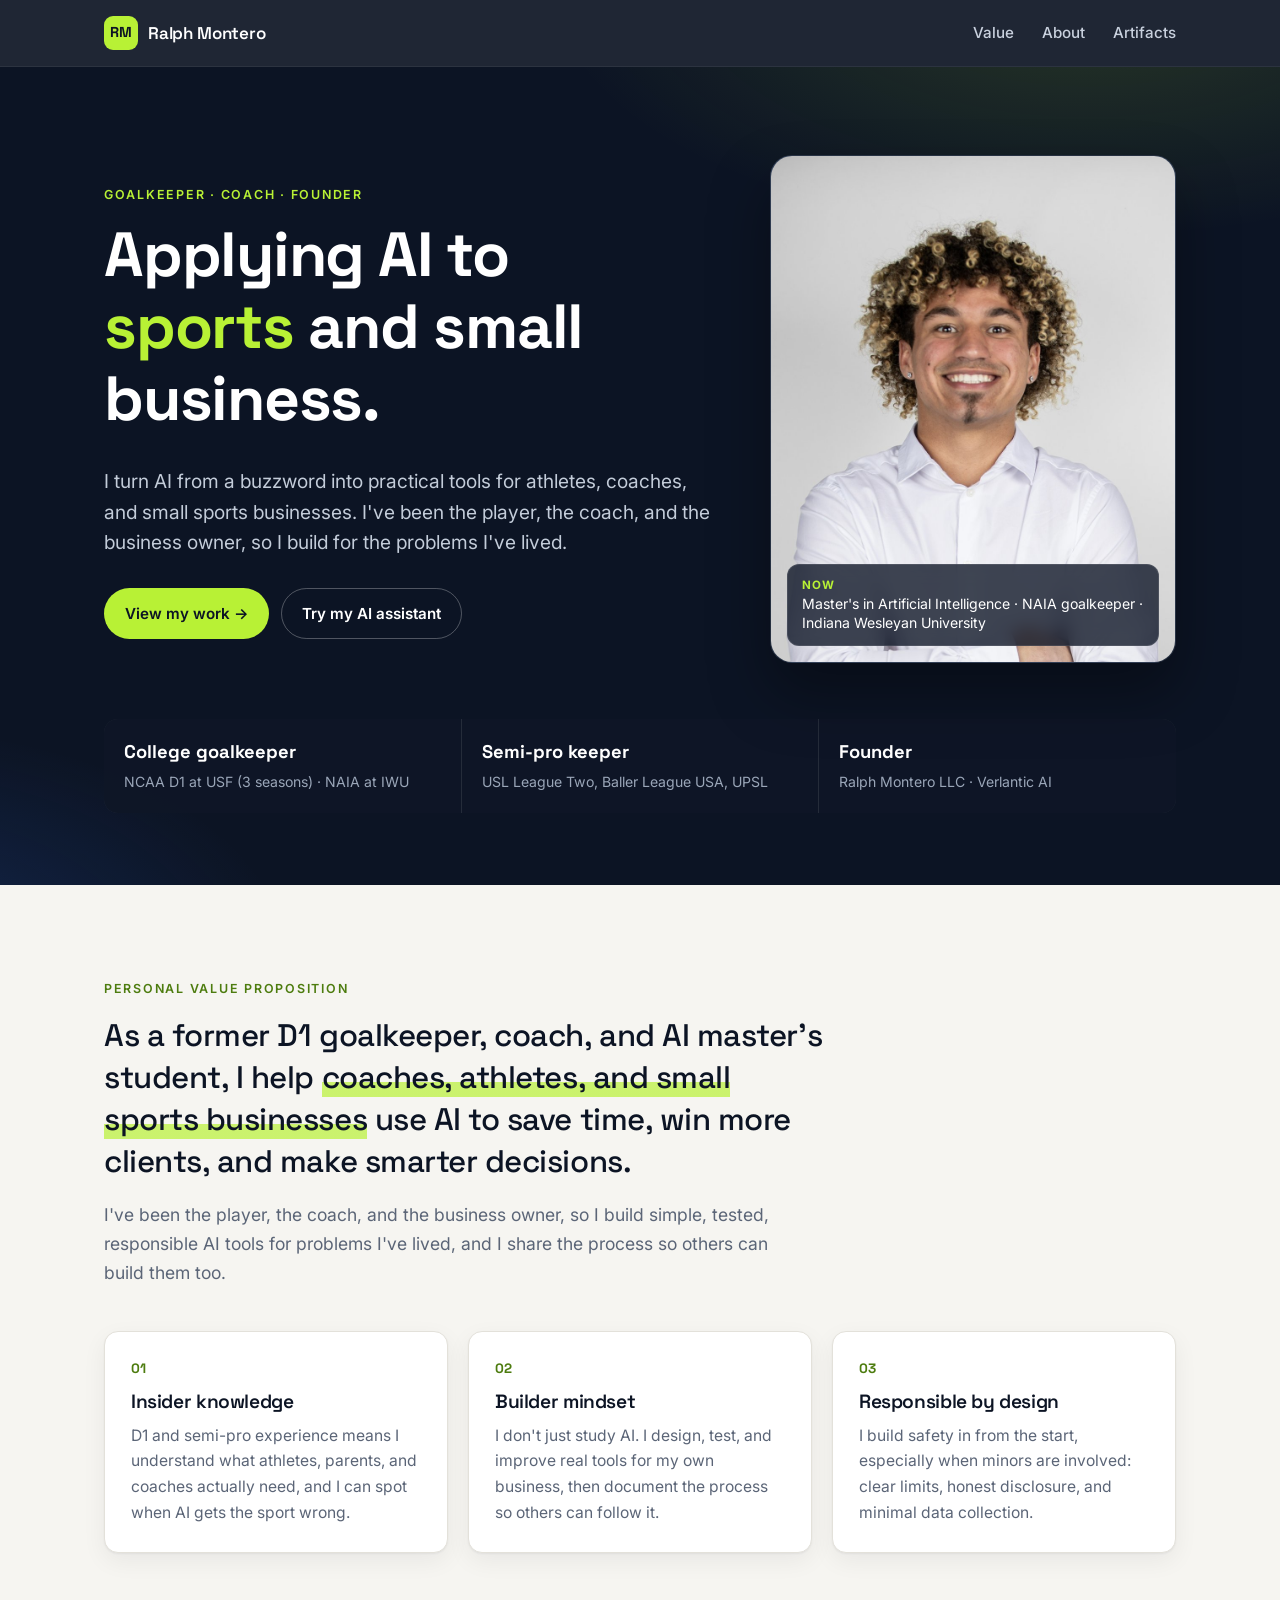
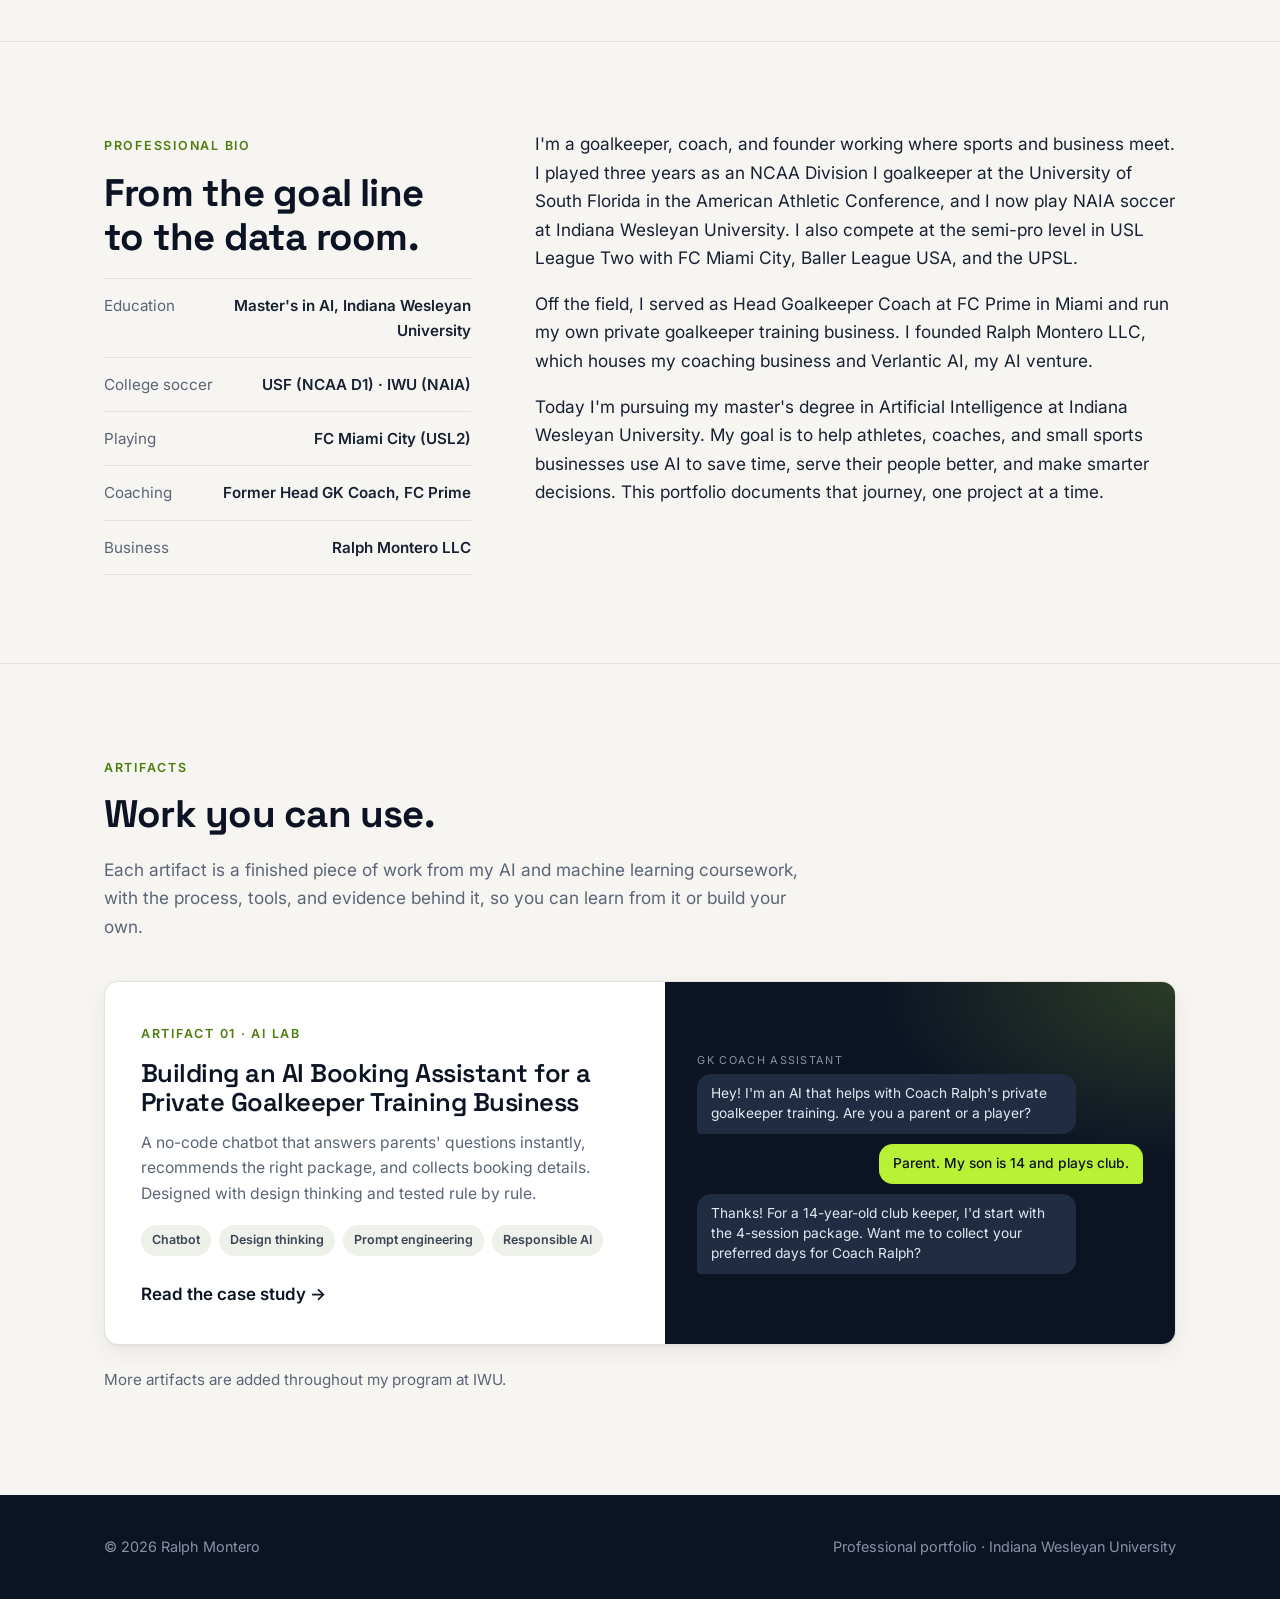
==== commit 3a2d31c7: "Rename index_3.html to index.html" ====
--- a/index.html
+++ b/index.html
@@ -4,7 +4,7 @@
   <meta charset="utf-8">
   <meta name="viewport" content="width=device-width, initial-scale=1">
   <title>Ralph Montero | AI for Sports &amp; Business</title>
-  <meta name="description" content="Ralph Montero: goalkeeper, coach, and founder applying AI to sports and small business. Professional portfolio from my graduate program at Indiana Wesleyan University.">
+  <meta name="description" content="Ralph Montero: goalkeeper, coach, and founder applying AI to sports and small business. Professional portfolio from my master's in AI at Indiana Wesleyan University.">
   <meta property="og:title" content="Ralph Montero | AI for Sports & Business">
   <meta property="og:description" content="Goalkeeper, coach, and founder applying AI to sports and small business.">
   <link rel="icon" href="favicon.svg" type="image/svg+xml">
@@ -44,13 +44,13 @@
         <div class="portrait">
           <span class="initials">RM</span>
           <!-- Add your photo as headshot.jpg -->
-          <img src="headshot.jpg" alt="Ralph Montero">
-          <div class="portrait-tag"><strong>Now</strong>MBA candidate, Data Analytics concentration &middot; Indiana Wesleyan University</div>
+          <img src="headshot.jpg" alt="Ralph Montero" style="position:relative;z-index:1">
+          <div class="portrait-tag" style="z-index:2"><strong>Now</strong>Master's in Artificial Intelligence &middot; NAIA goalkeeper &middot; Indiana Wesleyan University</div>
         </div>
       </div>
 
       <div class="creds">
-        <div><b>NCAA Division I</b><span>3 seasons in goal at USF (AAC)</span></div>
+        <div><b>College goalkeeper</b><span>NCAA D1 at USF (3 seasons) &middot; NAIA at IWU</span></div>
         <div><b>Semi-pro keeper</b><span>USL League Two, Baller League USA, UPSL</span></div>
         <div><b>Founder</b><span>Ralph Montero LLC &middot; Verlantic AI</span></div>
       </div>
@@ -61,7 +61,8 @@
   <section class="section" id="value">
     <div class="wrap">
       <span class="eyebrow">Personal value proposition</span>
-      <p class="value-statement">I build <mark>simple, tested, responsible</mark> AI tools that solve real problems for athletes, coaches, and small sports businesses.</p>
+      <p class="value-statement" style="max-width:36ch;margin-bottom:18px">As a former D1 goalkeeper, coach, and AI master's student, I help <mark>coaches, athletes, and small sports businesses</mark> use AI to save time, win more clients, and make smarter decisions.</p>
+      <p style="max-width:62ch;color:var(--muted);font-size:1.1rem;margin-bottom:44px">I've been the player, the coach, and the business owner, so I build simple, tested, responsible AI tools for problems I've lived, and I share the process so others can build them too.</p>
       <div class="cards-3">
         <div class="card">
           <div class="num">01</div>
@@ -89,17 +90,17 @@
         <span class="eyebrow">Professional bio</span>
         <h2>From the goal line to the data room.</h2>
         <ul class="bio-facts">
-          <li><span>Education</span><span>MBA, Indiana Wesleyan University</span></li>
-          <li><span>College soccer</span><span>USF &middot; NCAA D1</span></li>
+          <li><span>Education</span><span>Master's in AI, Indiana Wesleyan University</span></li>
+          <li><span>College soccer</span><span>USF (NCAA D1) &middot; IWU (NAIA)</span></li>
           <li><span>Playing</span><span>FC Miami City (USL2)</span></li>
           <li><span>Coaching</span><span>Former Head GK Coach, FC Prime</span></li>
           <li><span>Business</span><span>Ralph Montero LLC</span></li>
         </ul>
       </div>
       <div class="bio-text">
-        <p>I'm a goalkeeper, coach, and founder working where sports and business meet. I played three years as an NCAA Division I goalkeeper at the University of South Florida in the American Athletic Conference. I now compete at the semi-pro level in USL League Two with FC Miami City, Baller League USA, and the UPSL.</p>
+        <p>I'm a goalkeeper, coach, and founder working where sports and business meet. I played three years as an NCAA Division I goalkeeper at the University of South Florida in the American Athletic Conference, and I now play NAIA soccer at Indiana Wesleyan University. I also compete at the semi-pro level in USL League Two with FC Miami City, Baller League USA, and the UPSL.</p>
         <p>Off the field, I served as Head Goalkeeper Coach at FC Prime in Miami and run my own private goalkeeper training business. I founded Ralph Montero LLC, which houses my coaching business and Verlantic AI, my AI venture.</p>
-        <p>Today I'm pursuing my MBA with a concentration in Data Analytics at Indiana Wesleyan University. My goal is to help athletes, coaches, and small sports businesses use AI to save time, serve their people better, and make smarter decisions. This portfolio documents that journey, one project at a time.</p>
+        <p>Today I'm pursuing my master's degree in Artificial Intelligence at Indiana Wesleyan University. My goal is to help athletes, coaches, and small sports businesses use AI to save time, serve their people better, and make smarter decisions. This portfolio documents that journey, one project at a time.</p>
       </div>
     </div>
   </section>
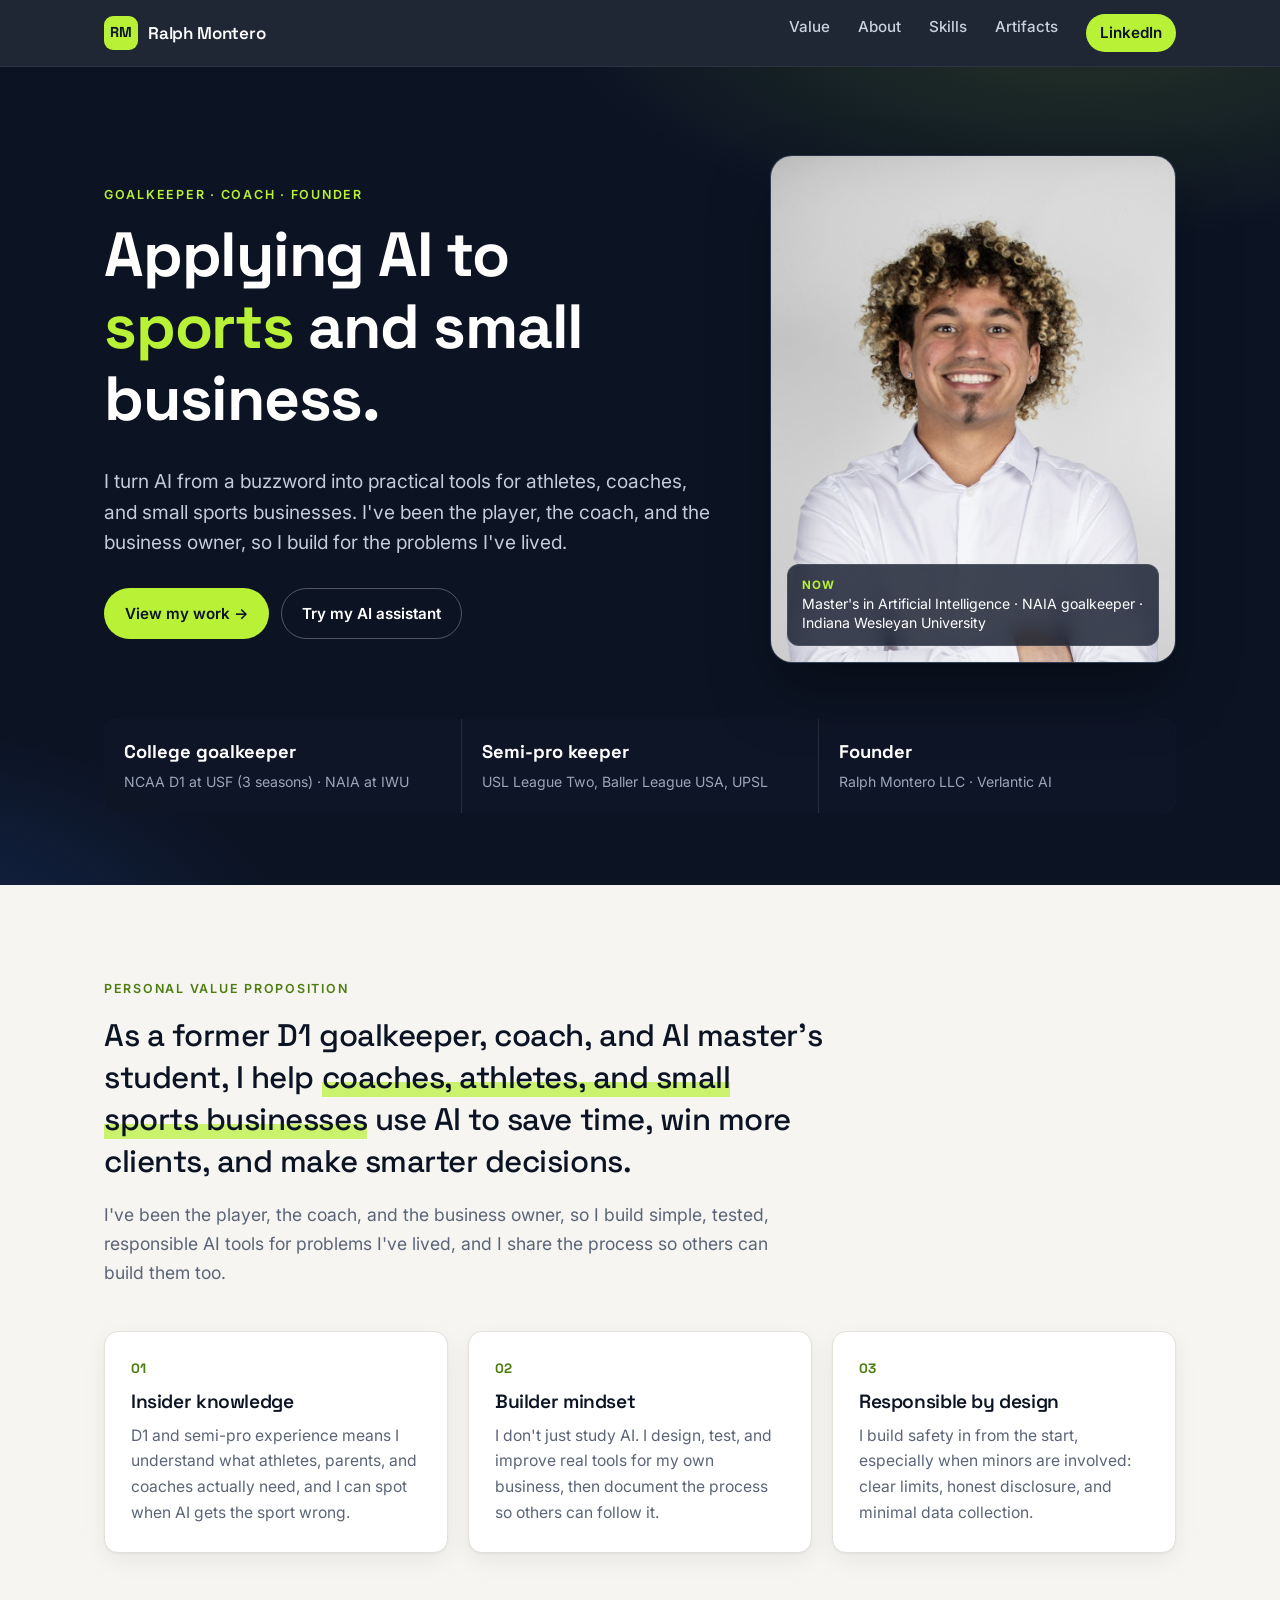
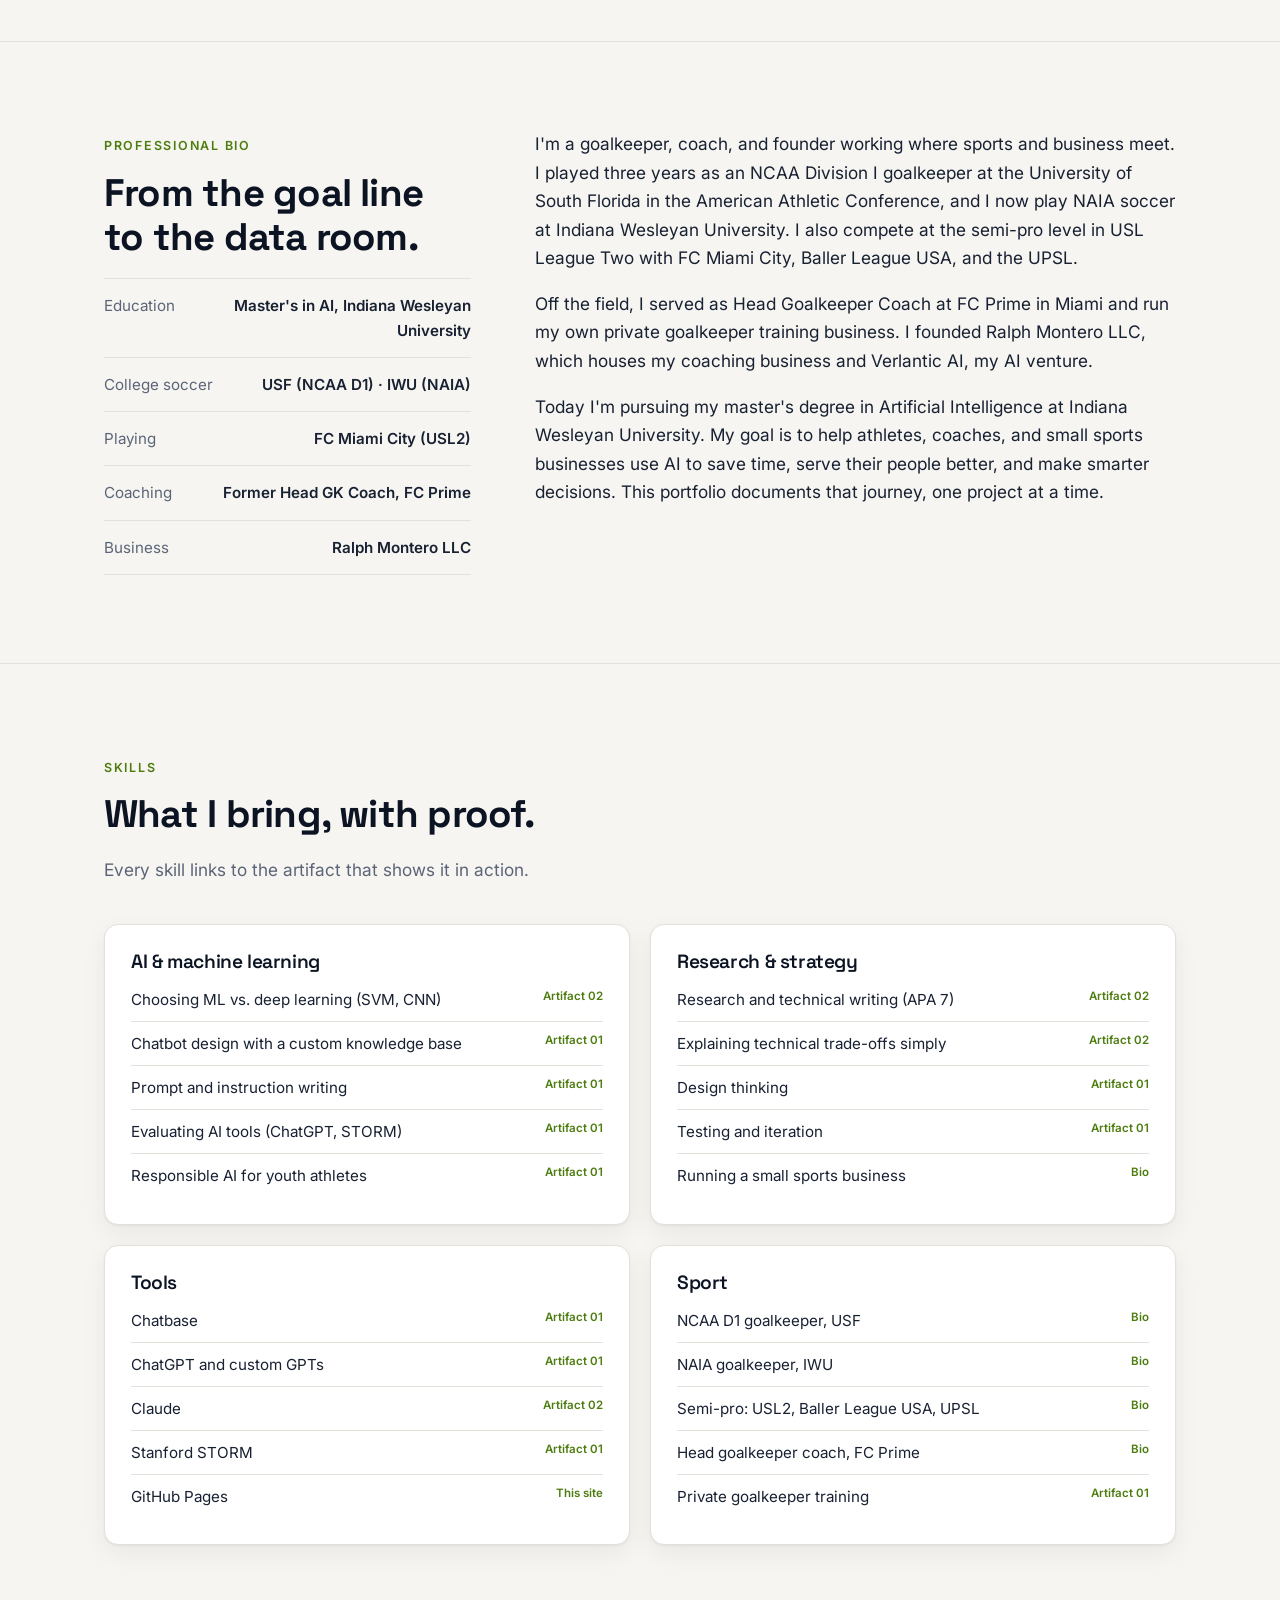
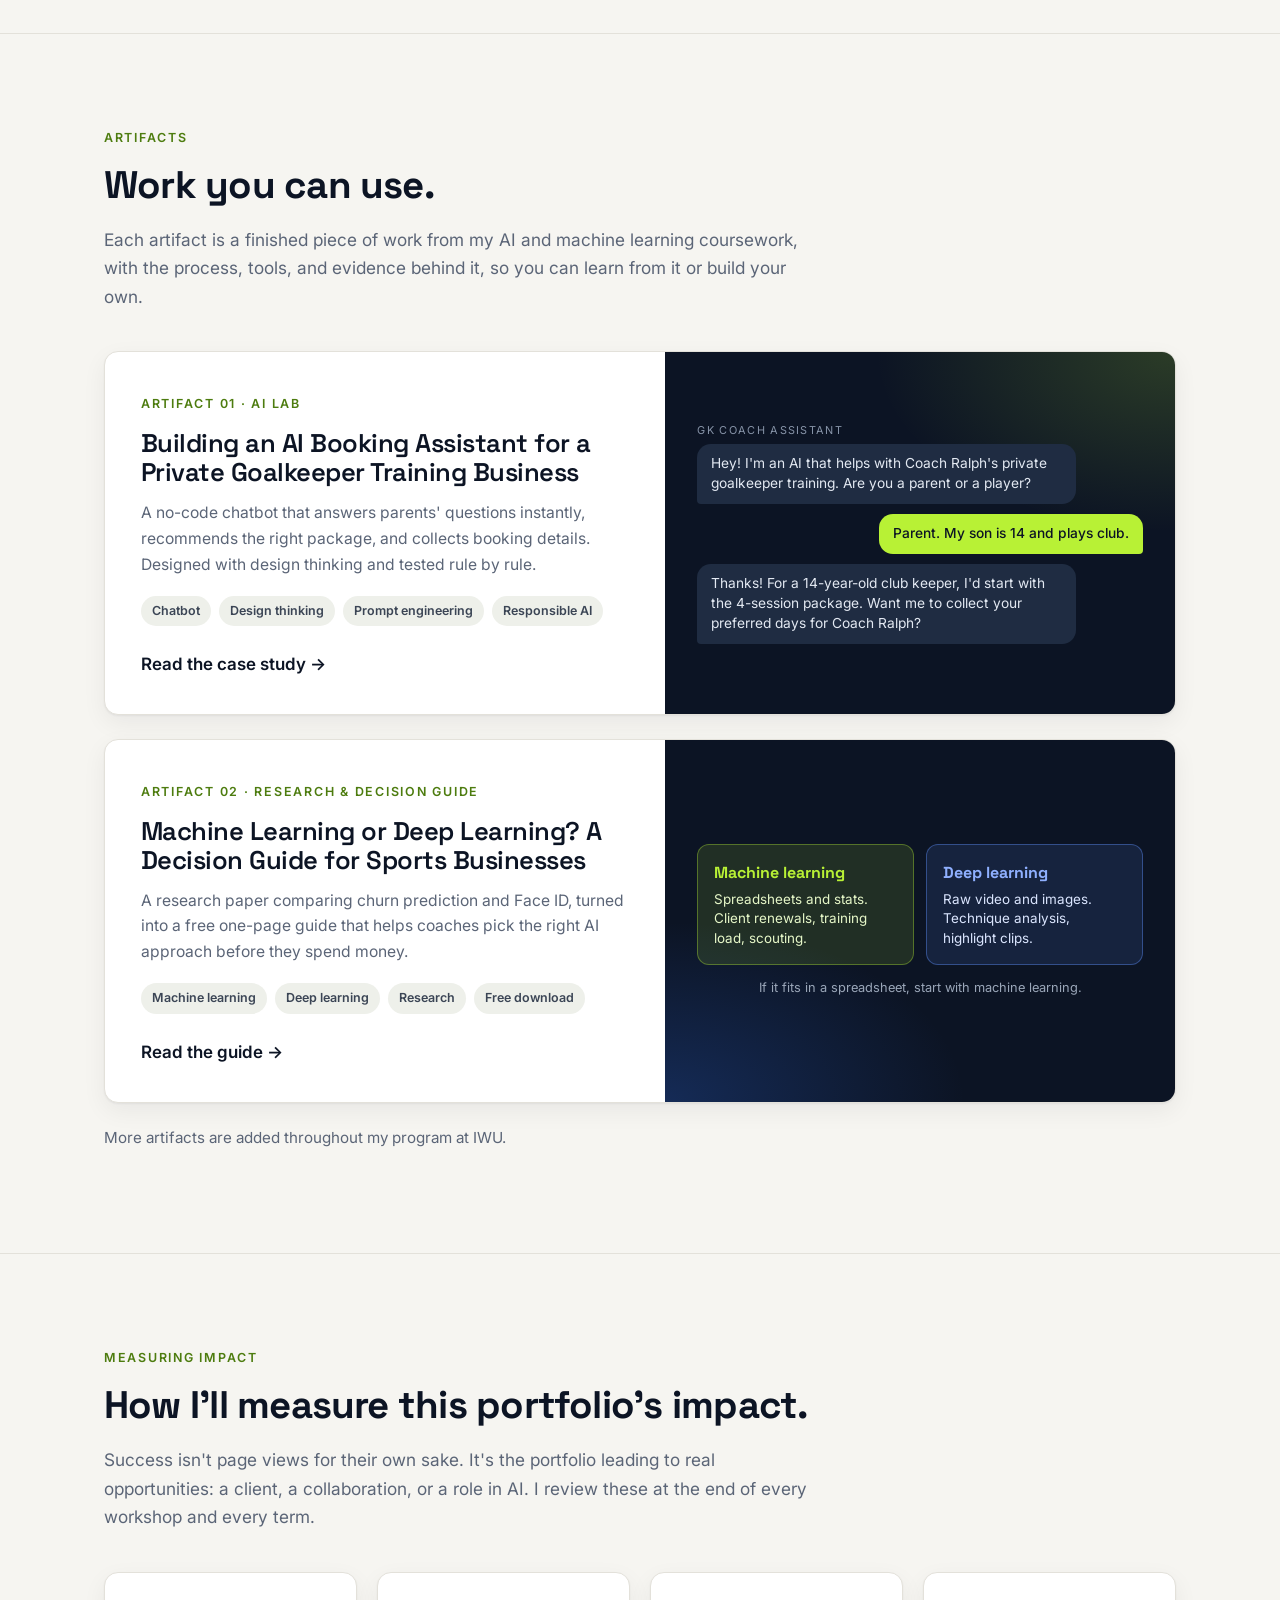
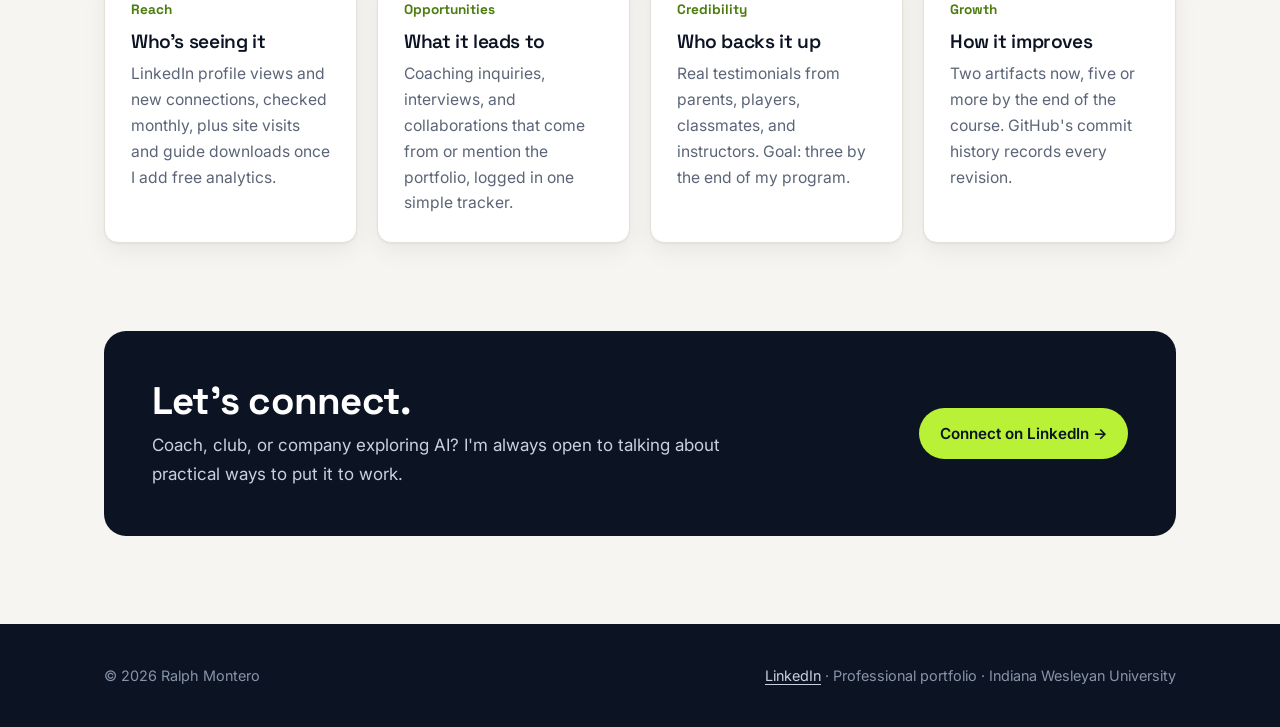
==== commit 98b25af9: "Add files via upload" ====
--- a/index.html
+++ b/index.html
@@ -22,7 +22,9 @@
     <nav class="nav">
       <a href="#value">Value</a>
       <a href="#about">About</a>
+      <a href="#skills">Skills</a>
       <a href="#artifacts">Artifacts</a>
+      <a class="nav-cta" href="https://www.linkedin.com/in/ralph-montero-095a15254/" target="_blank" rel="noopener">LinkedIn</a>
     </nav>
   </div>
 </header>
@@ -105,6 +107,60 @@
     </div>
   </section>
 
+
+  <!-- SKILLS -->
+  <section class="section" id="skills">
+    <div class="wrap">
+      <div class="section-head">
+        <span class="eyebrow">Skills</span>
+        <h2>What I bring, with proof.</h2>
+        <p>Every skill links to the artifact that shows it in action.</p>
+      </div>
+      <div class="skills-grid">
+        <div class="card">
+          <h3>AI &amp; machine learning</h3>
+          <ul class="skill-list">
+            <li><span>Choosing ML vs. deep learning (SVM, CNN)</span><a class="proof-tag" href="ml-vs-dl.html">Artifact 02</a></li>
+            <li><span>Chatbot design with a custom knowledge base</span><a class="proof-tag" href="gk-coach-assistant.html">Artifact 01</a></li>
+            <li><span>Prompt and instruction writing</span><a class="proof-tag" href="gk-coach-assistant.html#process">Artifact 01</a></li>
+            <li><span>Evaluating AI tools (ChatGPT, STORM)</span><a class="proof-tag" href="gk-coach-assistant.html#description">Artifact 01</a></li>
+            <li><span>Responsible AI for youth athletes</span><a class="proof-tag" href="gk-coach-assistant.html#results">Artifact 01</a></li>
+          </ul>
+        </div>
+        <div class="card">
+          <h3>Research &amp; strategy</h3>
+          <ul class="skill-list">
+            <li><span>Research and technical writing (APA 7)</span><a class="proof-tag" href="ml-vs-dl.html#paper">Artifact 02</a></li>
+            <li><span>Explaining technical trade-offs simply</span><a class="proof-tag" href="ml-vs-dl.html#guide">Artifact 02</a></li>
+            <li><span>Design thinking</span><a class="proof-tag" href="gk-coach-assistant.html#process">Artifact 01</a></li>
+            <li><span>Testing and iteration</span><a class="proof-tag" href="gk-coach-assistant.html#results">Artifact 01</a></li>
+            <li><span>Running a small sports business</span><a class="proof-tag" href="#about">Bio</a></li>
+          </ul>
+        </div>
+        <div class="card">
+          <h3>Tools</h3>
+          <ul class="skill-list">
+            <li><span>Chatbase</span><a class="proof-tag" href="gk-coach-assistant.html#live-demo">Artifact 01</a></li>
+            <li><span>ChatGPT and custom GPTs</span><a class="proof-tag" href="gk-coach-assistant.html#description">Artifact 01</a></li>
+            <li><span>Claude</span><a class="proof-tag" href="ml-vs-dl.html#tools">Artifact 02</a></li>
+            <li><span>Stanford STORM</span><a class="proof-tag" href="gk-coach-assistant.html#description">Artifact 01</a></li>
+            <li><span>GitHub Pages</span><a class="proof-tag" href="#artifacts">This site</a></li>
+          </ul>
+        </div>
+        <div class="card">
+          <h3>Sport</h3>
+          <ul class="skill-list">
+            <li><span>NCAA D1 goalkeeper, USF</span><a class="proof-tag" href="#about">Bio</a></li>
+            <li><span>NAIA goalkeeper, IWU</span><a class="proof-tag" href="#about">Bio</a></li>
+            <li><span>Semi-pro: USL2, Baller League USA, UPSL</span><a class="proof-tag" href="#about">Bio</a></li>
+            <li><span>Head goalkeeper coach, FC Prime</span><a class="proof-tag" href="#about">Bio</a></li>
+            <li><span>Private goalkeeper training</span><a class="proof-tag" href="gk-coach-assistant.html">Artifact 01</a></li>
+          </ul>
+        </div>
+      </div>
+    </div>
+  </section>
+
   <!-- ARTIFACTS -->
   <section class="section" id="artifacts">
     <div class="wrap">
@@ -114,6 +170,7 @@
         <p>Each artifact is a finished piece of work from my AI and machine learning coursework, with the process, tools, and evidence behind it, so you can learn from it or build your own.</p>
       </div>
 
+      <div class="artifact-list">
       <a class="card artifact-card" href="gk-coach-assistant.html">
         <div class="body">
           <span class="eyebrow">Artifact 01 &middot; AI Lab</span>
@@ -130,7 +187,55 @@
           <div class="bubble bot">Thanks! For a 14-year-old club keeper, I'd start with the 4-session package. Want me to collect your preferred days for Coach Ralph?</div>
         </div>
       </a>
+      <a class="card artifact-card" href="ml-vs-dl.html">
+        <div class="body">
+          <span class="eyebrow">Artifact 02 &middot; Research &amp; decision guide</span>
+          <h3>Machine Learning or Deep Learning? A Decision Guide for Sports Businesses</h3>
+          <p>A research paper comparing churn prediction and Face ID, turned into a free one-page guide that helps coaches pick the right AI approach before they spend money.</p>
+          <div class="tags">
+            <span class="tag">Machine learning</span><span class="tag">Deep learning</span><span class="tag">Research</span><span class="tag">Free download</span>
+          </div>
+          <span class="link-arrow">Read the guide &rarr;</span>
+        </div>
+        <div class="compare-visual" aria-hidden="true">
+          <div class="cv-col ml"><b>Machine learning</b>Spreadsheets and stats. Client renewals, training load, scouting.</div>
+          <div class="cv-col dl"><b>Deep learning</b>Raw video and images. Technique analysis, highlight clips.</div>
+          <div class="cv-rule">If it fits in a spreadsheet, start with machine learning.</div>
+        </div>
+      </a>
+      </div>
       <p class="more-note">More artifacts are added throughout my program at IWU.</p>
+    </div>
+  </section>
+
+
+  <!-- IMPACT -->
+  <section class="section" id="impact">
+    <div class="wrap">
+      <div class="section-head">
+        <span class="eyebrow">Measuring impact</span>
+        <h2>How I'll measure this portfolio's impact.</h2>
+        <p>Success isn't page views for their own sake. It's the portfolio leading to real opportunities: a client, a collaboration, or a role in AI. I review these at the end of every workshop and every term.</p>
+      </div>
+      <div class="metric-grid">
+        <div class="card"><div class="num">Reach</div><h3>Who's seeing it</h3><p>LinkedIn profile views and new connections, checked monthly, plus site visits and guide downloads once I add free analytics.</p></div>
+        <div class="card"><div class="num">Opportunities</div><h3>What it leads to</h3><p>Coaching inquiries, interviews, and collaborations that come from or mention the portfolio, logged in one simple tracker.</p></div>
+        <div class="card"><div class="num">Credibility</div><h3>Who backs it up</h3><p>Real testimonials from parents, players, classmates, and instructors. Goal: three by the end of my program.</p></div>
+        <div class="card"><div class="num">Growth</div><h3>How it improves</h3><p>Two artifacts now, five or more by the end of the course. GitHub's commit history records every revision.</p></div>
+      </div>
+    </div>
+  </section>
+
+  <!-- CONTACT -->
+  <section class="section" id="contact" style="padding-top:0;border-top:0">
+    <div class="wrap">
+      <div class="contact">
+        <div>
+          <h2>Let's connect.</h2>
+          <p>Coach, club, or company exploring AI? I'm always open to talking about practical ways to put it to work.</p>
+        </div>
+        <a class="btn btn-primary" href="https://www.linkedin.com/in/ralph-montero-095a15254/" target="_blank" rel="noopener">Connect on LinkedIn &rarr;</a>
+      </div>
     </div>
   </section>
 </main>
@@ -138,7 +243,7 @@
 <footer class="site-footer">
   <div class="wrap">
     <span>&copy; <span data-year>2026</span> Ralph Montero</span>
-    <span>Professional portfolio &middot; Indiana Wesleyan University</span>
+    <span><a href="https://www.linkedin.com/in/ralph-montero-095a15254/" target="_blank" rel="noopener">LinkedIn</a> &middot; Professional portfolio &middot; Indiana Wesleyan University</span>
   </div>
 </footer>
 
--- a/style.css
+++ b/style.css
@@ -296,3 +296,73 @@
   .meta { grid-template-columns: 1fr 1fr; gap: 12px 20px; }
 }
 .doc { min-width: 0; }
+
+/* ---------- v2 additions: skills, contact, artifact grid, compare ---------- */
+.nav .nav-cta { color: var(--ink); background: var(--accent); padding: 6px 14px; border-radius: 999px; font-weight: 600; }
+.nav .nav-cta:hover { color: var(--ink); }
+
+.artifact-list { display: grid; gap: 24px; }
+.compare-visual {
+  background: radial-gradient(500px 300px at 0% 100%, rgba(47,111,236,.25), transparent 60%), var(--ink);
+  padding: 32px; display: grid; grid-template-columns: 1fr 1fr; gap: 12px; align-content: center;
+}
+.cv-col { border-radius: 12px; padding: 16px; font-size: .84rem; line-height: 1.45; }
+.cv-col b { display: block; font-family: "Space Grotesk", sans-serif; font-size: 1rem; margin-bottom: 6px; }
+.cv-col.ml { background: rgba(184,241,53,.12); color: #e6f7c8; border: 1px solid rgba(184,241,53,.35); }
+.cv-col.ml b { color: var(--accent); }
+.cv-col.dl { background: rgba(96,145,255,.12); color: #dbe6ff; border: 1px solid rgba(96,145,255,.4); }
+.cv-col.dl b { color: #8fb0ff; }
+.cv-rule { grid-column: 1 / -1; color: #9aa6b8; font-size: .8rem; text-align: center; }
+
+.skills-grid { display: grid; grid-template-columns: repeat(2, 1fr); gap: 20px; }
+.skills-grid .card h3 { margin-bottom: 14px; }
+.skill-list { list-style: none; padding: 0; margin: 0; }
+.skill-list li { display: flex; justify-content: space-between; gap: 12px; padding: 9px 0; border-top: 1px solid var(--line); font-size: .95rem; }
+.skill-list li:first-child { border-top: 0; padding-top: 0; }
+.proof-tag { font-size: .72rem; font-weight: 600; color: var(--accent-ink); white-space: nowrap; text-decoration: none; }
+.proof-tag:hover { text-decoration: underline; }
+
+.contact { background: var(--ink); color: #c9d1de; border-radius: 22px; padding: 48px; display: flex; justify-content: space-between; align-items: center; gap: 24px; flex-wrap: wrap; }
+.contact h2 { color: #fff; margin-bottom: 8px; }
+.contact p { margin: 0; max-width: 52ch; }
+
+.compare { display: grid; grid-template-columns: 170px 1fr 1fr; border: 1px solid var(--line); border-radius: var(--radius); overflow: hidden; background: #fff; margin: 18px 0; }
+.compare > div { padding: 14px 16px; border-bottom: 1px solid var(--line); font-size: .95rem; }
+.compare > div:nth-last-child(-n+3) { border-bottom: 0; }
+.compare .q { background: #f1f0eb; font-weight: 600; font-size: .88rem; color: #3b4555; }
+.compare .ml { background: #f4fbe8; }
+.compare .dl { background: #eef3fe; }
+.compare .hd { font-family: "Space Grotesk", sans-serif; font-weight: 700; }
+.compare .hd.ml { color: #3f6212; } .compare .hd.dl { color: #1d4ed8; }
+.compare .hd small { display: block; font-family: "Inter", sans-serif; font-weight: 500; color: var(--muted); font-size: .8rem; }
+.pill.ml { background: #e6f6d5; color: #3f6212; }
+.pill.dl { background: #dfe8fd; color: #1d4ed8; }
+
+.download-card { display: grid; grid-template-columns: 220px 1fr; gap: 28px; align-items: center; background: #fff; border: 1px solid var(--line); border-radius: 18px; padding: 24px; box-shadow: var(--shadow); margin-top: 24px; }
+.download-card img { border-radius: 10px; border: 1px solid var(--line); }
+.download-card h3 { margin-bottom: 8px; }
+.download-card p { color: var(--muted); }
+
+.pager { display: flex; justify-content: space-between; gap: 16px; margin-top: 56px; padding-top: 28px; border-top: 1px solid var(--line); }
+.pager a { text-decoration: none; color: var(--ink); font-weight: 600; }
+.pager a span { display: block; font-size: .75rem; letter-spacing: .12em; text-transform: uppercase; color: var(--muted); font-weight: 600; }
+.pager a:last-child { text-align: right; margin-left: auto; }
+
+@media (max-width: 960px) {
+  .skills-grid { grid-template-columns: 1fr; }
+}
+@media (max-width: 720px) {
+  .compare { grid-template-columns: 1fr 1fr; }
+  .compare .q { grid-column: 1 / -1; border-bottom: 0; padding-bottom: 4px; }
+  .compare > div.q:first-child { display: none; }
+  .compare-visual { grid-template-columns: 1fr; padding: 24px; }
+  .contact { padding: 28px; }
+  .download-card { grid-template-columns: 1fr; }
+  .download-card img { max-width: 220px; }
+}
+
+/* v3: impact metrics */
+.metric-grid { display: grid; grid-template-columns: repeat(4, 1fr); gap: 20px; }
+.metric-grid .card h3 { margin-bottom: 8px; }
+@media (max-width: 960px) { .metric-grid { grid-template-columns: repeat(2, 1fr); } }
+@media (max-width: 720px) { .metric-grid { grid-template-columns: 1fr; } }
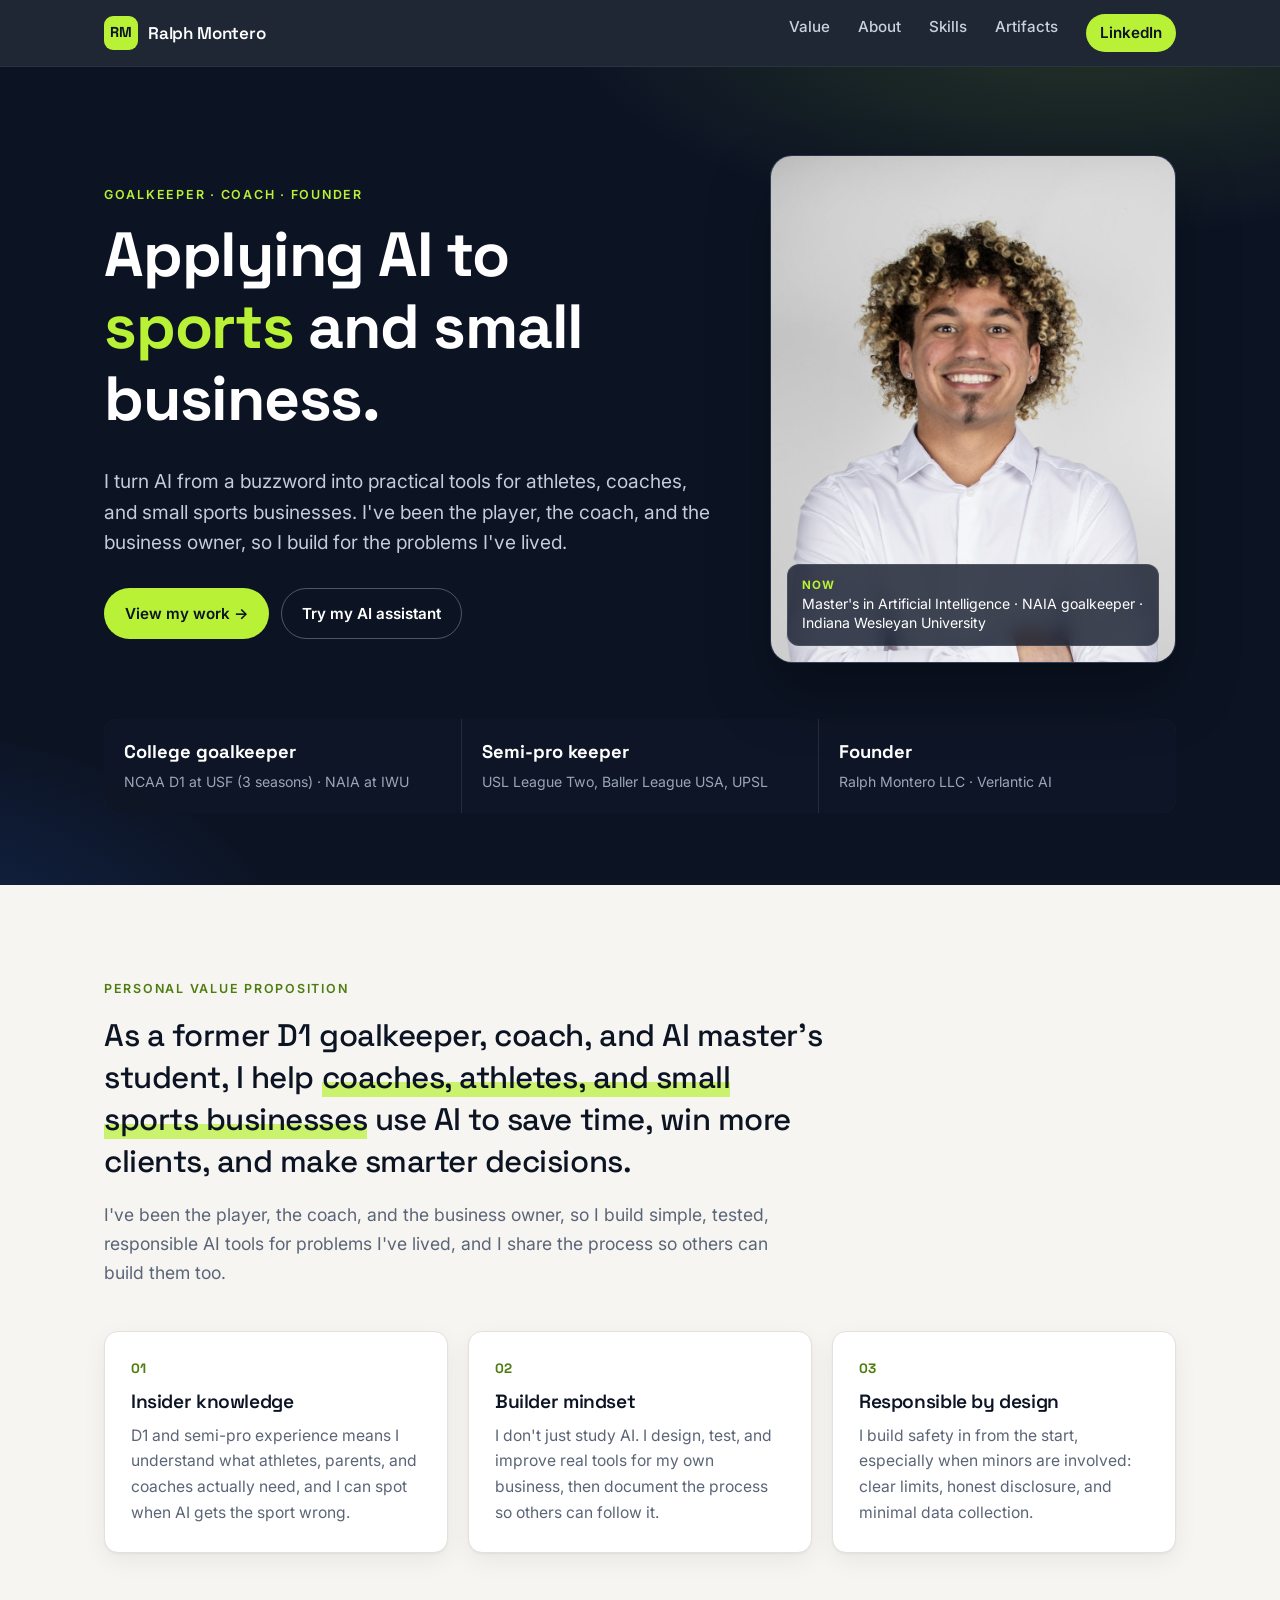
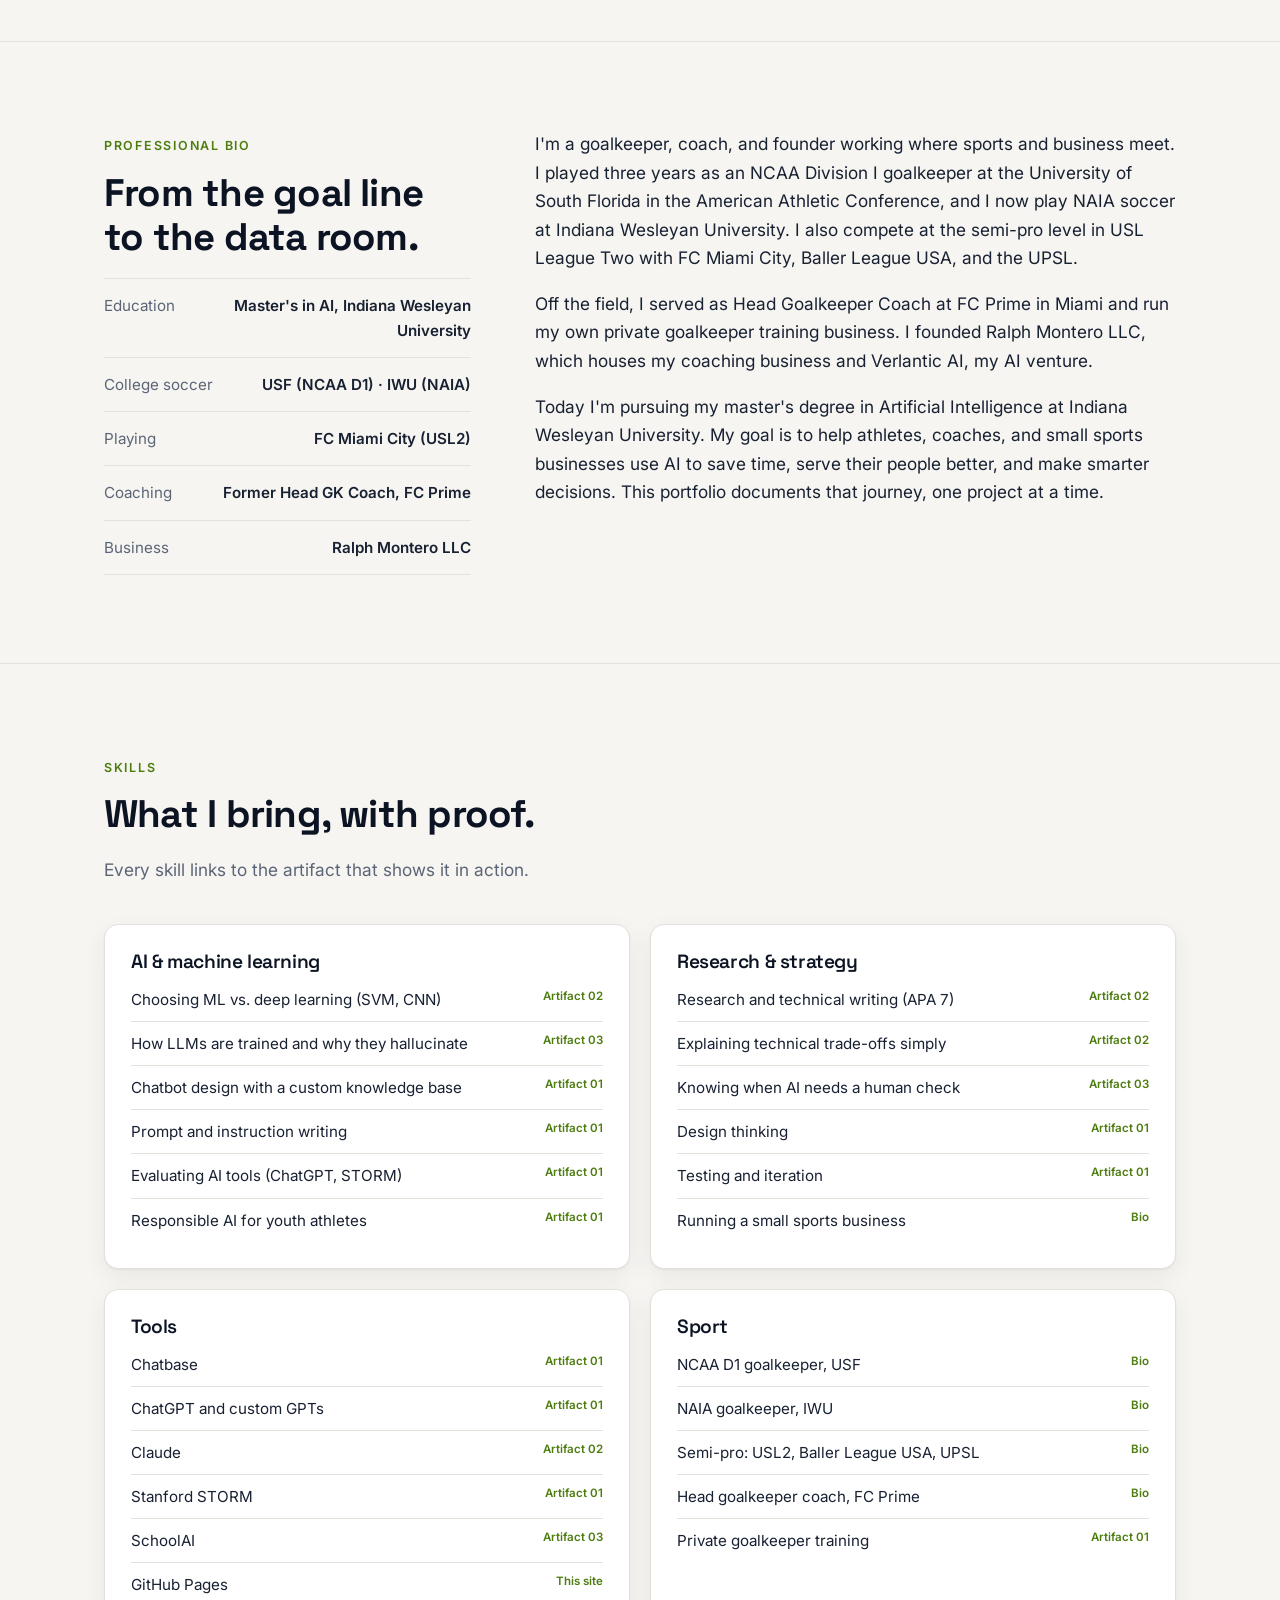
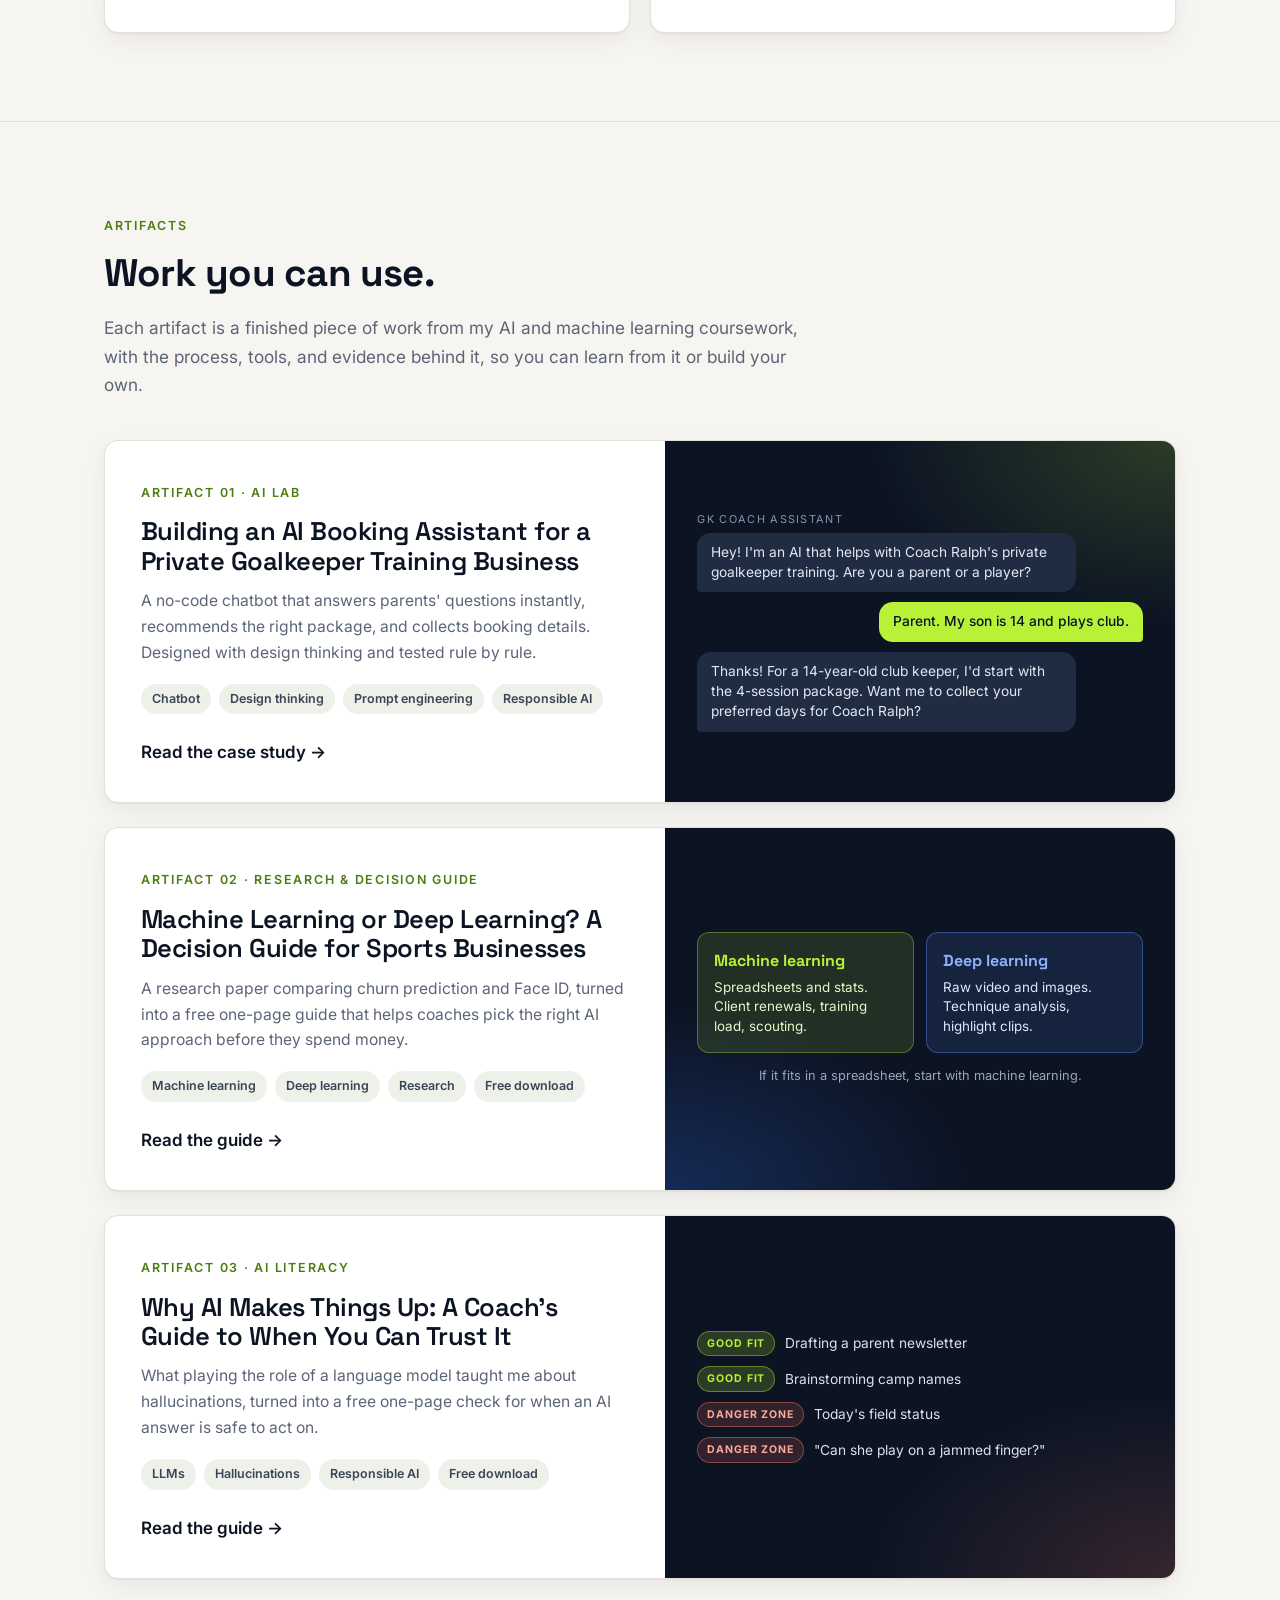
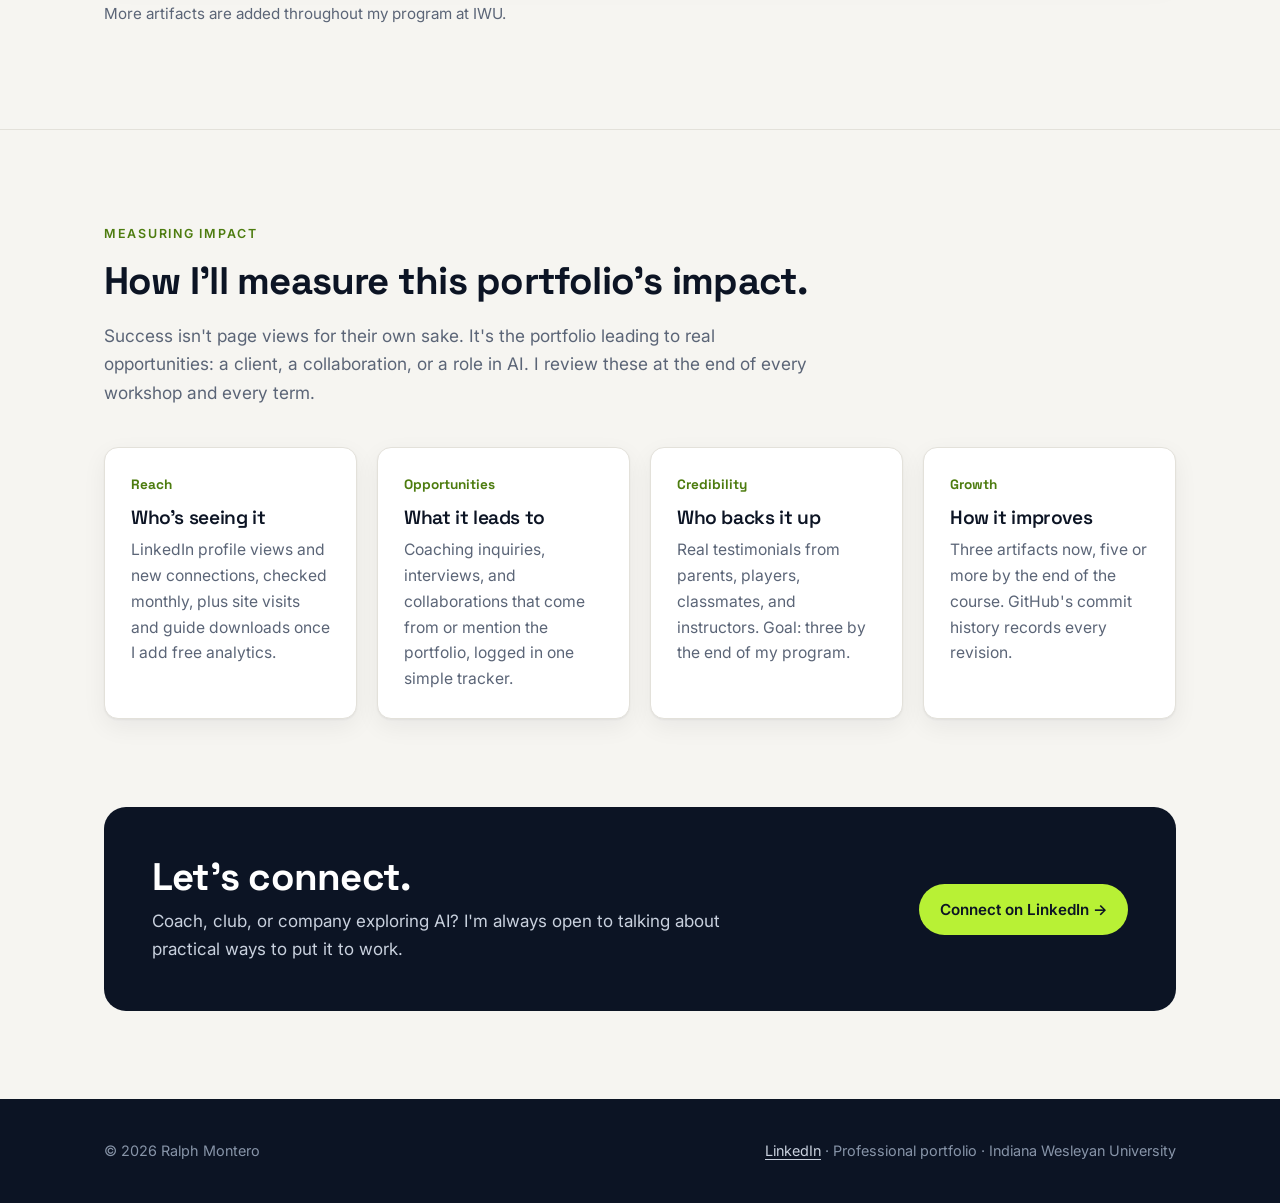
==== commit aee67407: "Add files via upload" ====
--- a/index.html
+++ b/index.html
@@ -121,6 +121,7 @@
           <h3>AI &amp; machine learning</h3>
           <ul class="skill-list">
             <li><span>Choosing ML vs. deep learning (SVM, CNN)</span><a class="proof-tag" href="ml-vs-dl.html">Artifact 02</a></li>
+            <li><span>How LLMs are trained and why they hallucinate</span><a class="proof-tag" href="ai-trust.html">Artifact 03</a></li>
             <li><span>Chatbot design with a custom knowledge base</span><a class="proof-tag" href="gk-coach-assistant.html">Artifact 01</a></li>
             <li><span>Prompt and instruction writing</span><a class="proof-tag" href="gk-coach-assistant.html#process">Artifact 01</a></li>
             <li><span>Evaluating AI tools (ChatGPT, STORM)</span><a class="proof-tag" href="gk-coach-assistant.html#description">Artifact 01</a></li>
@@ -132,6 +133,7 @@
           <ul class="skill-list">
             <li><span>Research and technical writing (APA 7)</span><a class="proof-tag" href="ml-vs-dl.html#paper">Artifact 02</a></li>
             <li><span>Explaining technical trade-offs simply</span><a class="proof-tag" href="ml-vs-dl.html#guide">Artifact 02</a></li>
+            <li><span>Knowing when AI needs a human check</span><a class="proof-tag" href="ai-trust.html#guide">Artifact 03</a></li>
             <li><span>Design thinking</span><a class="proof-tag" href="gk-coach-assistant.html#process">Artifact 01</a></li>
             <li><span>Testing and iteration</span><a class="proof-tag" href="gk-coach-assistant.html#results">Artifact 01</a></li>
             <li><span>Running a small sports business</span><a class="proof-tag" href="#about">Bio</a></li>
@@ -144,6 +146,7 @@
             <li><span>ChatGPT and custom GPTs</span><a class="proof-tag" href="gk-coach-assistant.html#description">Artifact 01</a></li>
             <li><span>Claude</span><a class="proof-tag" href="ml-vs-dl.html#tools">Artifact 02</a></li>
             <li><span>Stanford STORM</span><a class="proof-tag" href="gk-coach-assistant.html#description">Artifact 01</a></li>
+            <li><span>SchoolAI</span><a class="proof-tag" href="ai-trust.html#evidence">Artifact 03</a></li>
             <li><span>GitHub Pages</span><a class="proof-tag" href="#artifacts">This site</a></li>
           </ul>
         </div>
@@ -203,6 +206,23 @@
           <div class="cv-rule">If it fits in a spreadsheet, start with machine learning.</div>
         </div>
       </a>
+      <a class="card artifact-card" href="ai-trust.html">
+        <div class="body">
+          <span class="eyebrow">Artifact 03 &middot; AI literacy</span>
+          <h3>Why AI Makes Things Up: A Coach's Guide to When You Can Trust It</h3>
+          <p>What playing the role of a language model taught me about hallucinations, turned into a free one-page check for when an AI answer is safe to act on.</p>
+          <div class="tags">
+            <span class="tag">LLMs</span><span class="tag">Hallucinations</span><span class="tag">Responsible AI</span><span class="tag">Free download</span>
+          </div>
+          <span class="link-arrow">Read the guide &rarr;</span>
+        </div>
+        <div class="fit-visual" aria-hidden="true">
+          <div class="fv-row"><span class="fv-tag good">Good fit</span>Drafting a parent newsletter</div>
+          <div class="fv-row"><span class="fv-tag good">Good fit</span>Brainstorming camp names</div>
+          <div class="fv-row"><span class="fv-tag danger">Danger zone</span>Today's field status</div>
+          <div class="fv-row"><span class="fv-tag danger">Danger zone</span>"Can she play on a jammed finger?"</div>
+        </div>
+      </a>
       </div>
       <p class="more-note">More artifacts are added throughout my program at IWU.</p>
     </div>
@@ -221,7 +241,7 @@
         <div class="card"><div class="num">Reach</div><h3>Who's seeing it</h3><p>LinkedIn profile views and new connections, checked monthly, plus site visits and guide downloads once I add free analytics.</p></div>
         <div class="card"><div class="num">Opportunities</div><h3>What it leads to</h3><p>Coaching inquiries, interviews, and collaborations that come from or mention the portfolio, logged in one simple tracker.</p></div>
         <div class="card"><div class="num">Credibility</div><h3>Who backs it up</h3><p>Real testimonials from parents, players, classmates, and instructors. Goal: three by the end of my program.</p></div>
-        <div class="card"><div class="num">Growth</div><h3>How it improves</h3><p>Two artifacts now, five or more by the end of the course. GitHub's commit history records every revision.</p></div>
+        <div class="card"><div class="num">Growth</div><h3>How it improves</h3><p>Three artifacts now, five or more by the end of the course. GitHub's commit history records every revision.</p></div>
       </div>
     </div>
   </section>
--- a/style.css
+++ b/style.css
@@ -366,3 +366,32 @@
 .metric-grid .card h3 { margin-bottom: 8px; }
 @media (max-width: 960px) { .metric-grid { grid-template-columns: repeat(2, 1fr); } }
 @media (max-width: 720px) { .metric-grid { grid-template-columns: 1fr; } }
+
+/* v4: artifact 3 */
+.summary-quote { margin: 18px 0; background: #fff; border: 1px solid var(--line); border-left: 4px solid var(--accent-ink); border-radius: 0 var(--radius) var(--radius) 0; padding: 22px 26px; font-size: .98rem; box-shadow: var(--shadow); }
+.summary-quote p { color: var(--text); }
+.summary-quote footer { font-weight: 600; color: var(--ink); display: flex; align-items: center; gap: 10px; flex-wrap: wrap; }
+.badge { background: var(--accent); color: var(--ink); font-size: .72rem; font-weight: 700; letter-spacing: .08em; text-transform: uppercase; padding: 4px 10px; border-radius: 999px; }
+.check-grid { display: grid; grid-template-columns: repeat(4, 1fr); gap: 12px; margin: 18px 0; }
+.check-grid div { background: #fff; border: 1px solid var(--line); border-radius: 12px; padding: 14px 16px; font-size: .88rem; color: var(--muted); }
+.check-grid b { display: block; color: var(--ink); font-size: 1rem; margin-bottom: 2px; }
+.fit-grid { display: grid; grid-template-columns: 1fr 1fr; gap: 16px; }
+.fit { border-radius: var(--radius); padding: 20px 22px; }
+.fit.good { background: #f4fbe8; border: 1px solid #cfe9a6; }
+.fit.danger { background: #fdf1ee; border: 1px solid #f3c5b8; }
+.fit h3 { margin-bottom: 2px; }
+.fit.good h3 { color: #3f6212; } .fit.danger h3 { color: #b42318; }
+.fit-sub { font-size: .85rem; color: var(--muted); margin-bottom: 10px; }
+.fit ul { list-style: none; padding: 0 !important; margin: 0; }
+.fit li { padding: 9px 0 !important; margin: 0 !important; border-top: 1px solid rgba(0,0,0,.07); font-size: .93rem; color: var(--muted); }
+.fit li b { color: var(--ink); }
+.fit-visual {
+  background: radial-gradient(500px 300px at 100% 100%, rgba(244,114,94,.18), transparent 60%), var(--ink);
+  padding: 32px; display: flex; flex-direction: column; justify-content: center; gap: 10px;
+}
+.fv-row { display: flex; align-items: center; gap: 10px; color: #dbe2ec; font-size: .86rem; }
+.fv-tag { font-size: .66rem; font-weight: 700; letter-spacing: .08em; text-transform: uppercase; padding: 3px 9px; border-radius: 999px; white-space: nowrap; }
+.fv-tag.good { background: rgba(184,241,53,.18); color: var(--accent); border: 1px solid rgba(184,241,53,.4); }
+.fv-tag.danger { background: rgba(244,114,94,.16); color: #ffa898; border: 1px solid rgba(244,114,94,.45); }
+@media (max-width: 960px) { .check-grid { grid-template-columns: repeat(2, 1fr); } }
+@media (max-width: 720px) { .fit-grid, .check-grid { grid-template-columns: 1fr; } .fit-visual { padding: 24px; } }
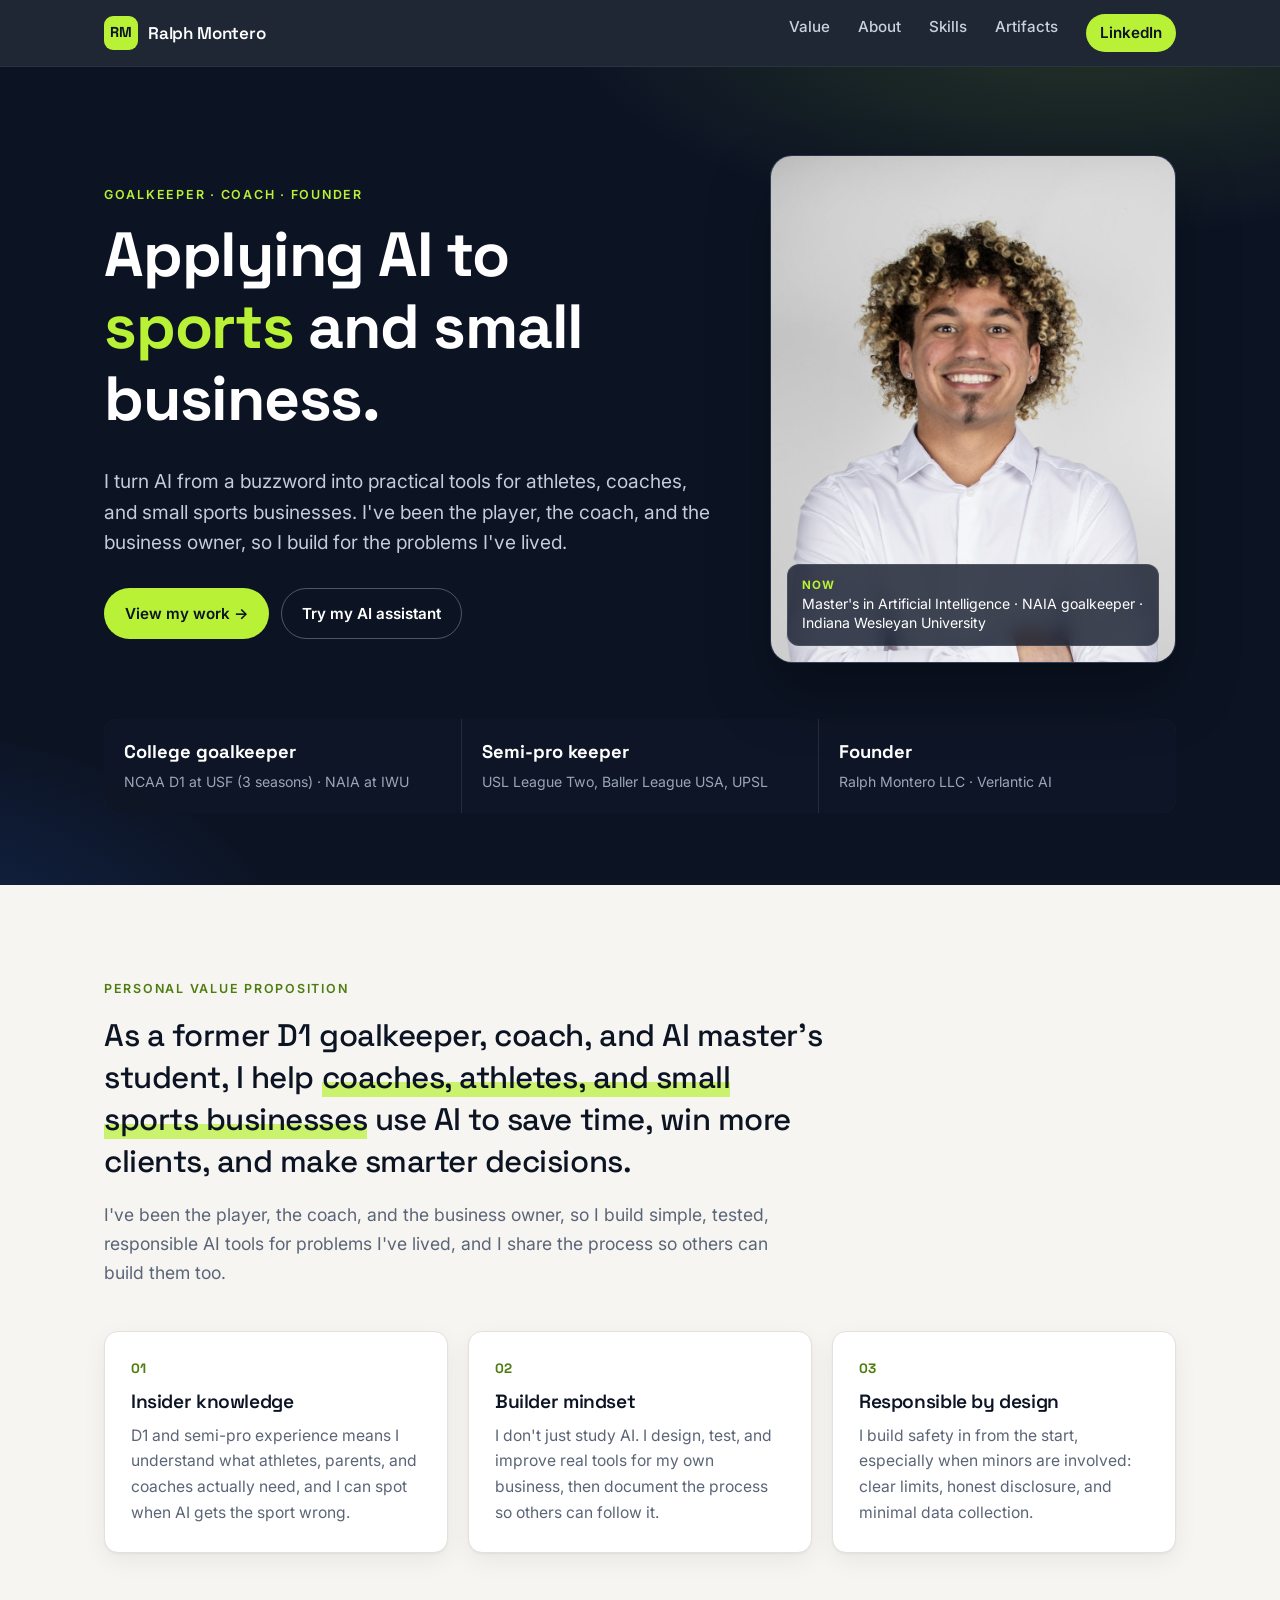
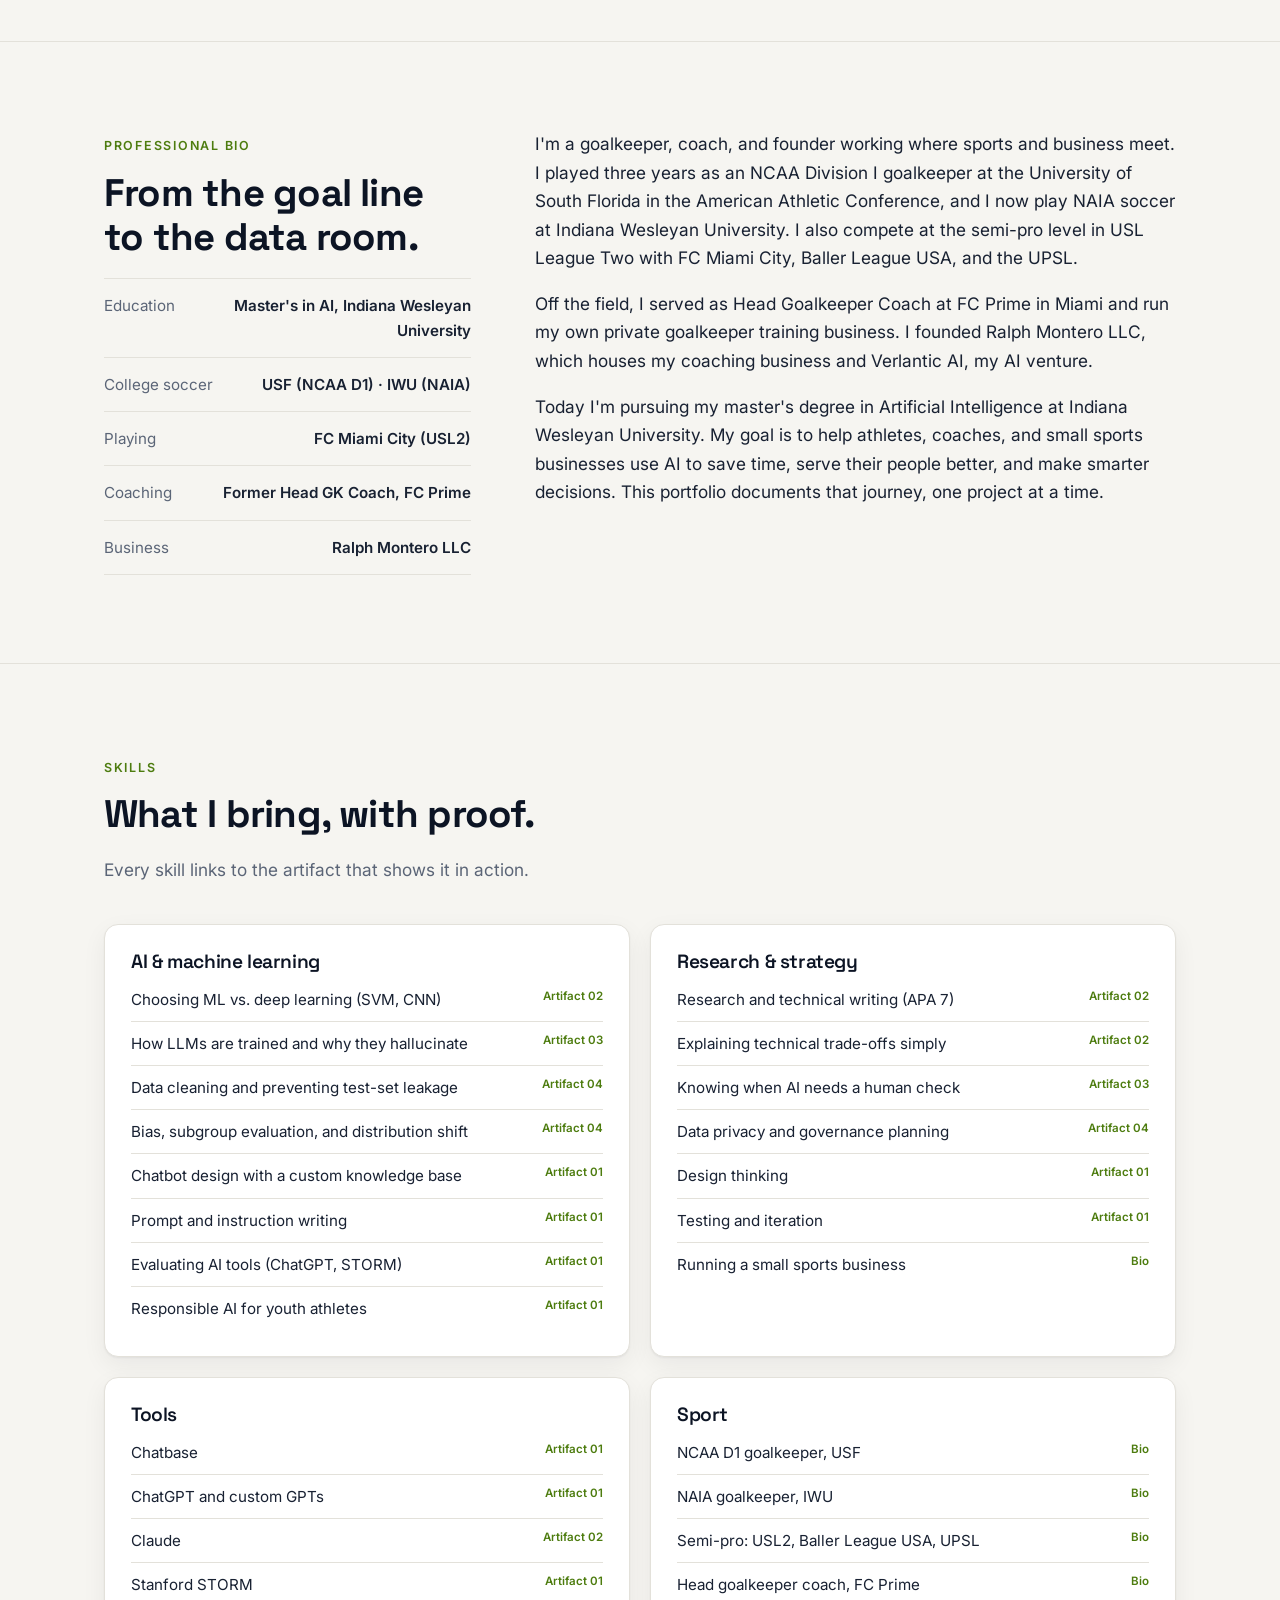
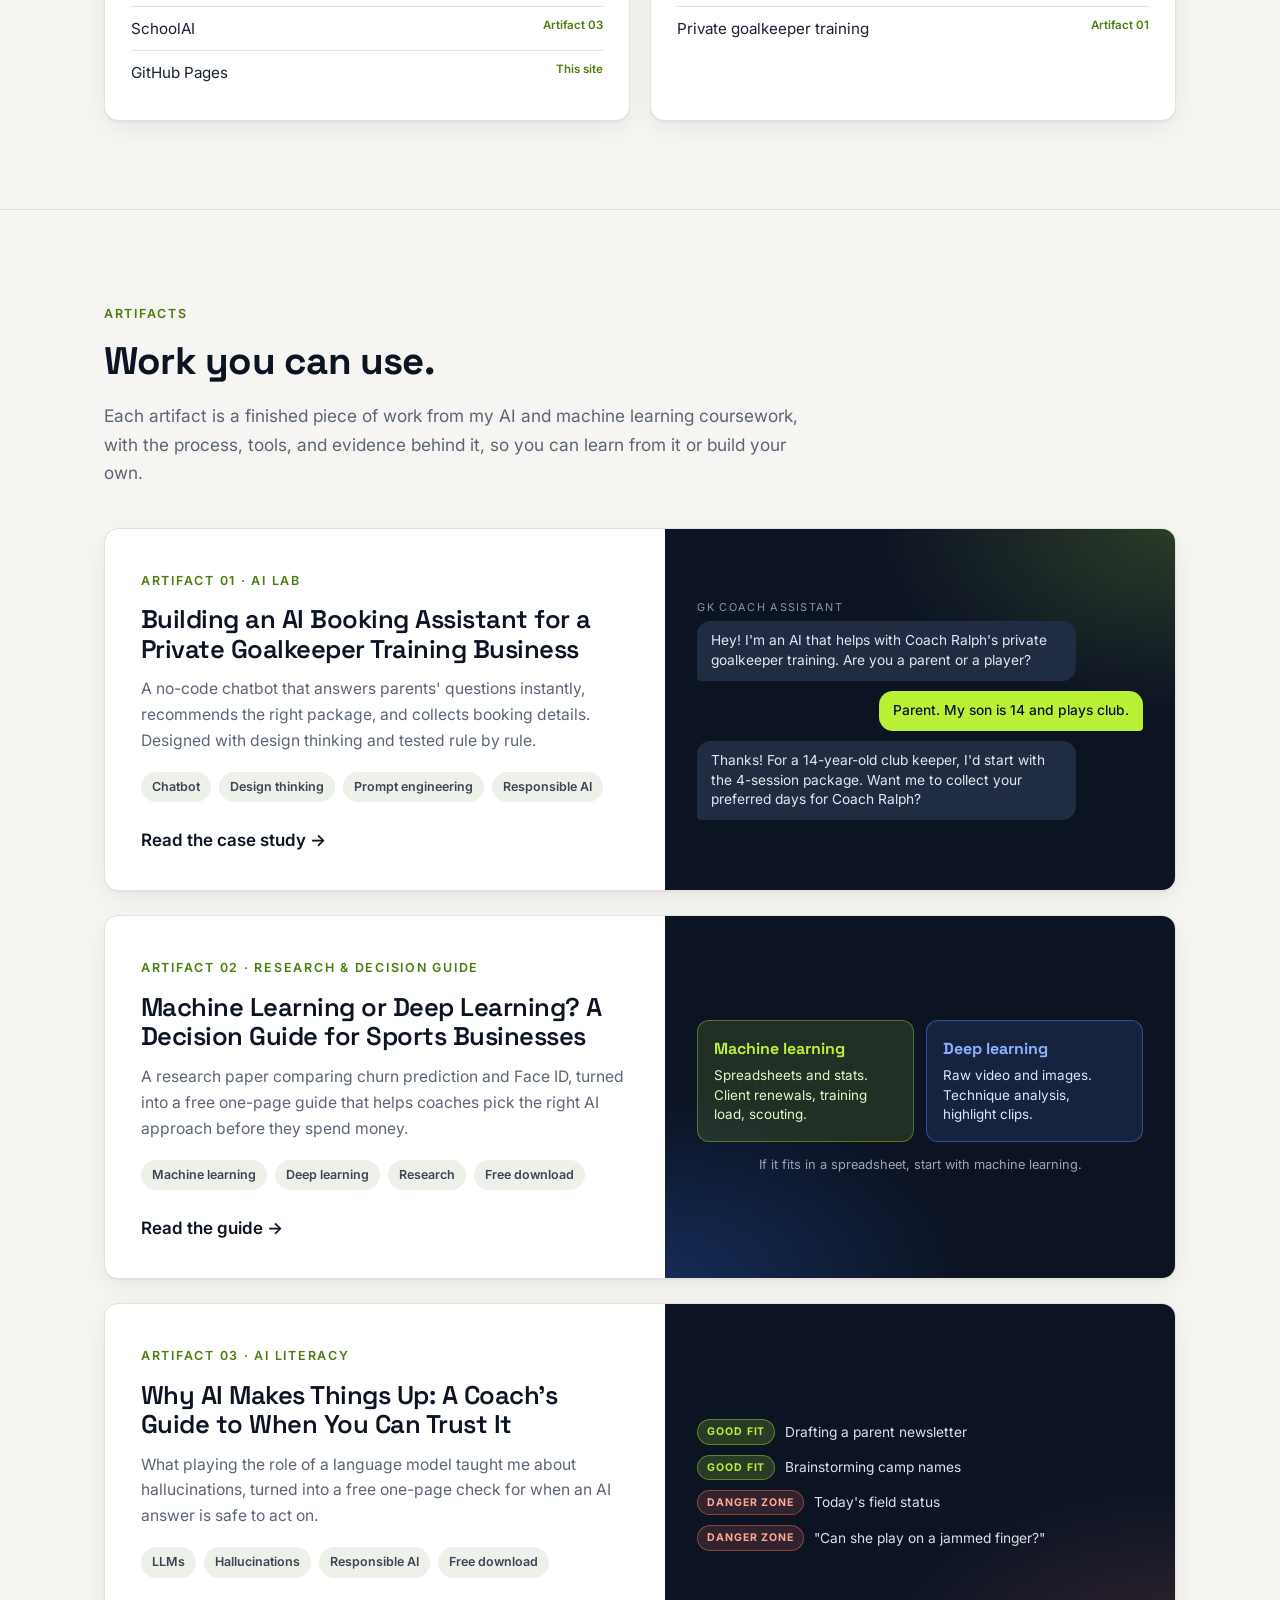
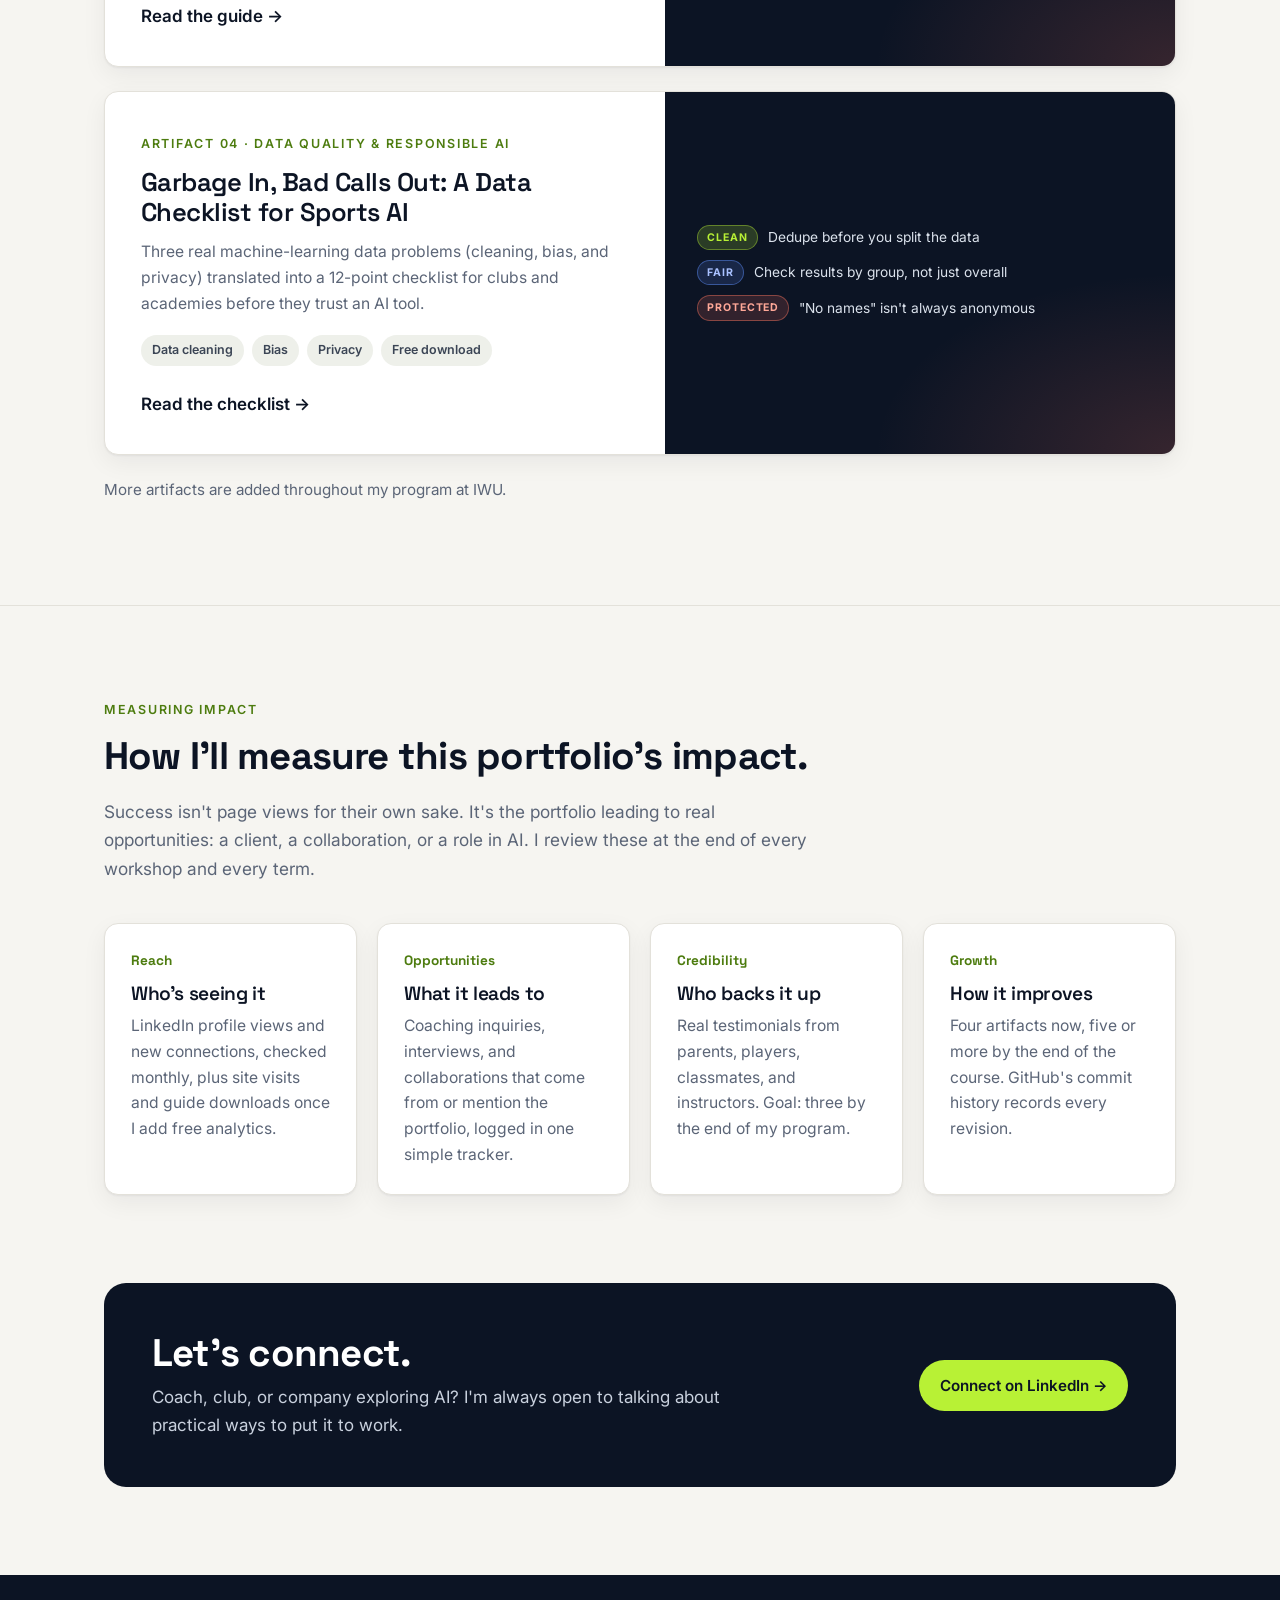
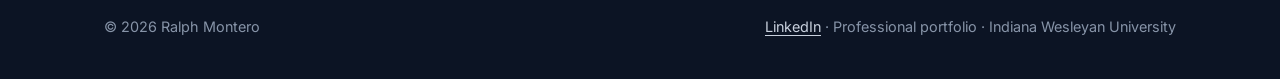
==== commit 13268e4f: "Add files via upload" ====
--- a/index.html
+++ b/index.html
@@ -122,6 +122,8 @@
           <ul class="skill-list">
             <li><span>Choosing ML vs. deep learning (SVM, CNN)</span><a class="proof-tag" href="ml-vs-dl.html">Artifact 02</a></li>
             <li><span>How LLMs are trained and why they hallucinate</span><a class="proof-tag" href="ai-trust.html">Artifact 03</a></li>
+            <li><span>Data cleaning and preventing test-set leakage</span><a class="proof-tag" href="data-challenges.html#process">Artifact 04</a></li>
+            <li><span>Bias, subgroup evaluation, and distribution shift</span><a class="proof-tag" href="data-challenges.html#takeaways">Artifact 04</a></li>
             <li><span>Chatbot design with a custom knowledge base</span><a class="proof-tag" href="gk-coach-assistant.html">Artifact 01</a></li>
             <li><span>Prompt and instruction writing</span><a class="proof-tag" href="gk-coach-assistant.html#process">Artifact 01</a></li>
             <li><span>Evaluating AI tools (ChatGPT, STORM)</span><a class="proof-tag" href="gk-coach-assistant.html#description">Artifact 01</a></li>
@@ -134,6 +136,7 @@
             <li><span>Research and technical writing (APA 7)</span><a class="proof-tag" href="ml-vs-dl.html#paper">Artifact 02</a></li>
             <li><span>Explaining technical trade-offs simply</span><a class="proof-tag" href="ml-vs-dl.html#guide">Artifact 02</a></li>
             <li><span>Knowing when AI needs a human check</span><a class="proof-tag" href="ai-trust.html#guide">Artifact 03</a></li>
+            <li><span>Data privacy and governance planning</span><a class="proof-tag" href="data-challenges.html#checklist">Artifact 04</a></li>
             <li><span>Design thinking</span><a class="proof-tag" href="gk-coach-assistant.html#process">Artifact 01</a></li>
             <li><span>Testing and iteration</span><a class="proof-tag" href="gk-coach-assistant.html#results">Artifact 01</a></li>
             <li><span>Running a small sports business</span><a class="proof-tag" href="#about">Bio</a></li>
@@ -223,6 +226,22 @@
           <div class="fv-row"><span class="fv-tag danger">Danger zone</span>"Can she play on a jammed finger?"</div>
         </div>
       </a>
+      <a class="card artifact-card" href="data-challenges.html">
+        <div class="body">
+          <span class="eyebrow">Artifact 04 &middot; Data quality &amp; responsible AI</span>
+          <h3>Garbage In, Bad Calls Out: A Data Checklist for Sports AI</h3>
+          <p>Three real machine-learning data problems (cleaning, bias, and privacy) translated into a 12-point checklist for clubs and academies before they trust an AI tool.</p>
+          <div class="tags">
+            <span class="tag">Data cleaning</span><span class="tag">Bias</span><span class="tag">Privacy</span><span class="tag">Free download</span>
+          </div>
+          <span class="link-arrow">Read the checklist &rarr;</span>
+        </div>
+        <div class="fit-visual" aria-hidden="true">
+          <div class="fv-row"><span class="fv-tag good">Clean</span>Dedupe before you split the data</div>
+          <div class="fv-row"><span class="fv-tag fair">Fair</span>Check results by group, not just overall</div>
+          <div class="fv-row"><span class="fv-tag danger">Protected</span>"No names" isn't always anonymous</div>
+        </div>
+      </a>
       </div>
       <p class="more-note">More artifacts are added throughout my program at IWU.</p>
     </div>
@@ -241,7 +260,7 @@
         <div class="card"><div class="num">Reach</div><h3>Who's seeing it</h3><p>LinkedIn profile views and new connections, checked monthly, plus site visits and guide downloads once I add free analytics.</p></div>
         <div class="card"><div class="num">Opportunities</div><h3>What it leads to</h3><p>Coaching inquiries, interviews, and collaborations that come from or mention the portfolio, logged in one simple tracker.</p></div>
         <div class="card"><div class="num">Credibility</div><h3>Who backs it up</h3><p>Real testimonials from parents, players, classmates, and instructors. Goal: three by the end of my program.</p></div>
-        <div class="card"><div class="num">Growth</div><h3>How it improves</h3><p>Three artifacts now, five or more by the end of the course. GitHub's commit history records every revision.</p></div>
+        <div class="card"><div class="num">Growth</div><h3>How it improves</h3><p>Four artifacts now, five or more by the end of the course. GitHub's commit history records every revision.</p></div>
       </div>
     </div>
   </section>
--- a/style.css
+++ b/style.css
@@ -395,3 +395,10 @@
 .fv-tag.danger { background: rgba(244,114,94,.16); color: #ffa898; border: 1px solid rgba(244,114,94,.45); }
 @media (max-width: 960px) { .check-grid { grid-template-columns: repeat(2, 1fr); } }
 @media (max-width: 720px) { .fit-grid, .check-grid { grid-template-columns: 1fr; } .fit-visual { padding: 24px; } }
+
+/* v5: artifact 4 */
+.fit-grid.three { grid-template-columns: repeat(3, 1fr); }
+.fit.fair { background: #eef3fe; border: 1px solid #c7d7fb; }
+.fit.fair h3 { color: #1d4ed8; }
+.fv-tag.fair { background: rgba(96,145,255,.16); color: #a9c1ff; border: 1px solid rgba(96,145,255,.45); }
+@media (max-width: 960px) { .fit-grid.three { grid-template-columns: 1fr; } }
